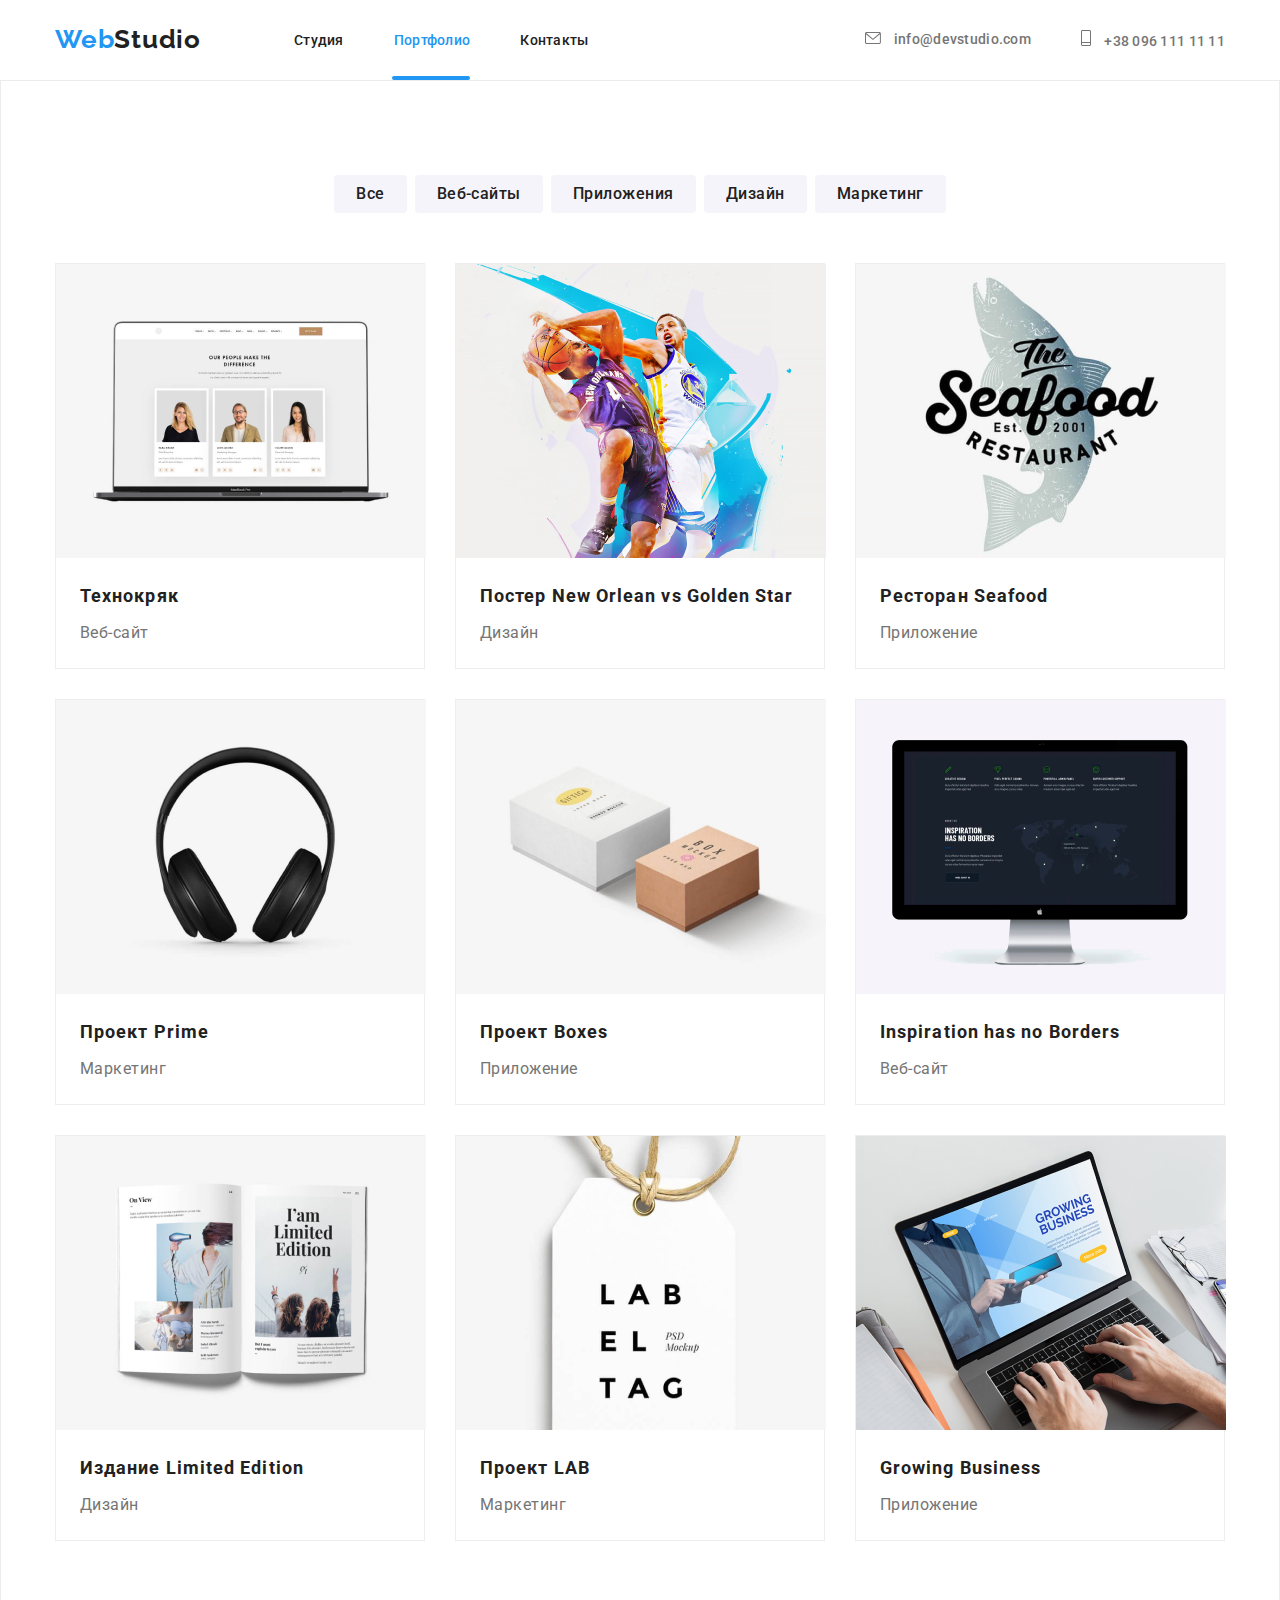
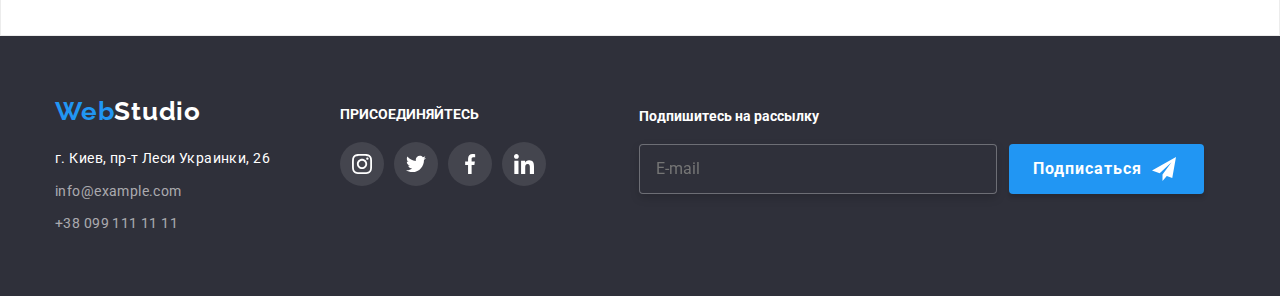
==== portfolio/index.html @ afb880a4 "1" ====
<!DOCTYPE html>
<html lang="ru">
<head>
    <meta charset="UTF-8">
    <meta http-equiv="X-UA-Compatible" content="IE=edge">
    <meta name="viewport" content="width=device-width, initial-scale=1.0">
    <title>Portfolio-6</title>
    <link rel="preconnect" href="https://fonts.googleapis.com">
    <link rel="preconnect" href="https://fonts.gstatic.com" crossorigin>
    <link href="https://fonts.googleapis.com/css2?family=Raleway:wght@700&family=Roboto:wght@400;500;700;900&display=swap"
        rel="stylesheet">
    <link rel="stylesheet" href="https://cdnjs.cloudflare.com/ajax/libs/modern-normalize/1.0.0/modern-normalize.min.css" />
    <link rel="stylesheet" href="./styles.css">
  
</head>

<body>
<body>
    <!--Шапка сайта-->
    <header class="header">
        <div class="header-conteiner">
    
    
            <a href="./main.html" class="logo"><span class="logo-blue">Web</span><span class="logo-black">Studio</span></a>
            <nav class="nav-main-cont">
                <ul class="nav-main">
                    <li class="link-header"><a href="../index.html" >Студия</a></li>
                    <li class="link-header"><a href="./portfolio/index.html" class="portfolio">Портфолио</a></li>
                    <li class="link-header"><a href="tel:+380961111111">Контакты</a></li>
                </ul>
            </nav>
    
            <div class="header-contacts-cont">
                <ul class="header-contacts">
                    <li class="header-contacts-li">
    
    
                        <a href="mailto:info@devstudio.com"> <svg class="svg-mail">
                                <use href="../img/new.svg#icon-mail"></use>
                            </svg>
                            info@devstudio.com</a>
    
                    </li>
                    <li class="header-contacts-li">
    
                        <a href="tel:+380961111111">
                            <svg class="svg-phone">
                                <use href="../img/new.svg#icon-phone"></use>
                            </svg>
                            +38 096 111 11 11</a>
                    </li>
                </ul></div>
                     </div>
           </header>
<!--Герой-->
    <main class="main">
        
        <Section class="maine-section-portfolio">
            <div class="main-conteiner">
            <ul class="list-of-buttons">
                <li class="button-li"><button class="button-hero"> Все</button></li>
                <li class="button-li"><button class="button-hero">  Веб-сайты</button></li>
                <li class="button-li"><button class="button-hero"> Приложения </button></li>
                <li class="button-li"><button class="button-hero">Дизайн</button></li>
                <li class="button-li"><button class="button-hero">Маркетинг</button></li>
            </ul>
        
        
        
            <ul class="maine-portfolio">
                <li class="li-maine-portfolio">
                    <a href="#"> 
                        <div class="box-card">
                        <img src="./JPG/img.jpg" alt="Сайт технокряк">
                        <div class="overlay-card">
                            <p class="card-text">Технокряк это современная площадка распространения коронавируса. Компании используют эту
                                платформу для цифрового
                                шпионажа и атак на защищённые сервера конкурентов.</p>
                        </div>
                    </div>
                        <div class="div-maine">
                            <h3 class="title-text-portfolio">Технокряк</h3>
                            <p class="link-list">Веб-сайт</p>
                        </div>
                    </a>
                </li>

            
                <li class="li-maine-portfolio">
                    <div class="box-card">
                    <a href="#"><img src="./JPG/img-2.jpg" alt="Дизайн">
                    <div class="overlay-card">
                        <p class="card-text">Технокряк это современная площадка распространения коронавируса. Компании используют эту
                            платформу для цифрового
                            шпионажа и атак на защищённые сервера конкурентов.</p>
                    </div>
                    </div>
                        <div class="div-maine">
                            <h3 class="title-text-portfolio">Постер New Orlean vs Golden Star</h3>
                            <p class="link-list">Дизайн</p>
                        </div>
                    </a>
                </li>
            
                <li class="li-maine-portfolio"><a href="#">
                    <div class="box-card">
                    <img src="./JPG/img-3.jpg" alt="Приложение">
                    <div class="overlay-card">
                        <p class="card-text">Технокряк это современная площадка распространения коронавируса. Компании используют эту
                            платформу для цифрового
                            шпионажа и атак на защищённые сервера конкурентов.</p>
                    </div>
                    </div>
                        <div class="div-maine">
                            <h3 class="title-text-portfolio">Ресторан Seafood</h3>
                            <p class="link-list">Приложение</p>
                        </div>
                    </a>
                </li>
            
                <li class="li-maine-portfolio"> <a href="#">
                    <div class="box-card">
                    <img src="./JPG/img-4.jpg" alt="Маркетинг">
                    <div class="overlay-card">
                        <p class="card-text">Технокряк это современная площадка распространения коронавируса. Компании используют эту
                            платформу для цифрового
                            шпионажа и атак на защищённые сервера конкурентов.</p>
                    </div>
                    </div>
                        <div class="div-maine">
                            <h3 class="title-text-portfolio">Проект Prime</h3>
                            <p class="link-list">Маркетинг</p>
                        </div>
                    </a>
                </li>
            
                <li class="li-maine-portfolio"> <a href="#">
                    <div class="box-card">
                    <img src="./JPG/img-5.jpg" alt="Приложение">
                    <div class="overlay-card">
                        <p class="card-text">Технокряк это современная площадка распространения коронавируса. Компании используют эту
                            платформу для цифрового
                            шпионажа и атак на защищённые сервера конкурентов.</p>
                    </div>
                    </div>
                        <div class="div-maine">
                            <h3 class="title-text-portfolio">Проект Boxes</h3>
                            <p class="link-list">Приложение</p>
                        </div>
                    </a>
                </li>
            
                <li class="li-maine-portfolio"><a href="#">
                    <div class="box-card">
                    <img src="./JPG/img-6.jpg" alt="Сайт">
                    <div class="overlay-card">
                        <p class="card-text">Технокряк это современная площадка распространения коронавируса. Компании используют эту
                            платформу для цифрового
                            шпионажа и атак на защищённые сервера конкурентов.</p>
                    </div>
                    </div>
                        <div class="div-maine">
                            <h3 class="title-text-portfolio">Inspiration has no Borders</h3>
                            <p class="link-list">Веб-сайт</p>
                        </div>
                    </a>
                </li>
            
                <li class="li-maine-portfolio"><a href="#">
                    <div class="box-card">
                    <img src="./JPG/img-7.jpg" alt="">
                    <div class="overlay-card">
                        <p class="card-text">Технокряк это современная площадка распространения коронавируса. Компании используют эту
                            платформу для цифрового
                            шпионажа и атак на защищённые сервера конкурентов.</p>
                    </div>
                    </div>
                        <div class="div-maine">
                            <h3 class="title-text-portfolio">Издание Limited Edition</h3>
                            <p class="link-list">Дизайн</p>
                        </div>
                    </a>
                </li>
            
                <li class="li-maine-portfolio">
                    
                    <a href="#">
                    <div class="box-card">
                        <img src="./JPG/img-13.jpg" alt="Маркетинг">
                    <div class="overlay-card">
                        <p class="card-text">Технокряк это современная площадка распространения коронавируса. Компании используют эту
                            платформу для цифрового
                            шпионажа и атак на защищённые сервера конкурентов.</p>
                    </div>
                    </div>
                    
                        <div class="div-maine">
                            <h3 class="title-text-portfolio">Проект LAB</h3>
                            <p class="link-list">Маркетинг</p>
                        </div>
                    </a>
                </li>
            
                <li class="li-maine-portfolio"><a href="#">
                    <div class="box-card">
                    <img src="./JPG/img-14.jpg" alt="Приложение">
                   <div class="overlay-card">
                  <p class="card-text">Технокряк это современная площадка распространения коронавируса. Компании используют эту
            платформу для цифрового
            шпионажа и атак на защищённые сервера конкурентов.</p>
                    </div>
                    </div>
                        
                    <div class="div-maine">
                            <h3 class="title-text-portfolio">Growing Business</h3>
                            <p class="link-list">Приложение</p>
                        </div>
                    </a>
                </li>
            </ul>
            </div>
          
            </Section>

    </main>
<!--Подвал-->
<footer class="footer">
    <div class="conteiner-footer">
        <div class="adress-footer">
            <a href="http://127.0.0.1:5500/main.html" class="logo-footer"><span class="logo-blue">Web</span><span
                    class="logo-White">Studio</span></a>
            <address class="address">
                <div class="footer-adress">
                    <p class="actual-address">г. Киев, пр-т Леси Украинки, 26</p>
                </div>
                <div class="footer-mail"><a href="mailto:info@example.com" class="contacts">info@example.com</a></div>
                <div class="footer-phone"> <a href="tel:+380991111111" class="contacts">+38 099 111 11 11</a></div>
            </address>
        </div>
        <div class="link-footer">
            <h3 class="heading-footer">ПРИСОЕДИНЯЙТЕСЬ</h3>
            <ul class="footer-ul">
                <li class="footer-li">
                    <a href="#" class="footer-link">
                        <svg class="footer-svg">
                            <use href="../img/new.svg#icon-instagram"></use>
                        </svg></a>

                </li>
                <li class="footer-li">
                    <a href="#" class="footer-link">

                        <svg class="footer-svg">
                            <use href="../img/new.svg#icon-twitter"></use>
                        </svg></a>
                </li>
                <li class="footer-li">
                    <a href="#" class="footer-link">
                        <svg class="footer-svg">
                            <use href="../img/new.svg#icon-facebook"></use>
                        </svg></a>
                </li>
                <li class="footer-li">
                    <a href="#" class="footer-link">
                        <svg class="footer-svg">
                            <use href="../img/new.svg#icon-linkedin"></use>
                        </svg></a>
                </li>
            </ul>
        </div>
                <div class="conteiner-footer-form">
                    <h3 class="heading-footer">Подпишитесь на рассылку</h3>
                    <form class="footer-form">
                        <label for="mail"></label>
                        <input class="footer-form-input" type="email" name="mail" id="mail" placeholder="E-mail" />
                        <button type="submit"><span class="span-button"> Подписаться </span>
                            <svg class="airplaine-svg">
                                <use href="../img/new.svg#icon-airplaine"></use>
                            </svg>
                        </button>
                
                    </form>
                
                </div>
        
    </div>
</footer>
</body>
</html>
---- portfolio/styles.css ----
:root {
  /* цвет текста */
  --primary-text-color: #757575;
  --title-text-color: #212121;
  --secondary-text-color: #ffffff;
  /* цвет фона */
  --primary-background: #e5e5e5;
  --sekondary-background: #2f303a;
}
*,
*::before,
*::after {
  box-sizing: border-box;
}
body {
  background: #ffffff;
  font-family: Roboto;
}
h1,
h2,
h3,
h4,
h5,
h6,
ul,
ol,
li,
p {
  margin: 0;
}
ul[class],
ol[class] {
  padding: 0;
}

img {
  display: block;
  max-width: 100%;
  height: auto;
}
/* header */
.header {
  background: #ffffff;
}
.header-conteiner {
  display: flex;
  align-items: center;
  width: 1200px;
  padding-left: 15px;
  padding-right: 15px;
  margin-top: 0px;
  margin-bottom: 0px;
  margin-left: auto;
  margin-right: auto;
}

.nav-main {
  display: flex;
}

.header-contacts {
  display: flex;
}
.header-contacts-cont {
  margin-left: auto;
}

/* Логотип */
.logo {
  font-family: Raleway;
  font-style: normal;
  font-weight: bold;
  font-size: 26px;
  line-height: 1.19;
  text-decoration: none;
  letter-spacing: 0.03em;
}

.header-conteiner .logo {
  padding-top: 24px;
  padding-bottom: 25px;
}
.logo-blue {
  color: #2196f3;
}
.logo-black {
  color: #212121;
}
/* Навигация */
.header ul {
  list-style: none;
}
.header li a {
  text-decoration: none;
  font-family: Roboto;
  font-style: normal;
  font-weight: 500;
  font-size: 14px;
  line-height: 1.14;
  letter-spacing: 0.02em;
  color: #212121;
  transition-property: color, transform;
  transition-duration: 250ms;
  transition-timing-function: cubic-bezier(0.4, 0, 0.2, 1);
}

.link-header + .link-header {
  margin-left: 50px;
}
.link-header {
  margin-left: 93px;
}
.link-header a {
  padding-top: 32px;
  padding-bottom: 32px;
}

.header-contacts {
  padding-top: 32px;
  padding-bottom: 32px;
}

.header-contacts-li + .header-contacts-li {
  margin-left: 50px;
}

.header-contacts :hover {
  color: #2196f3;
}
.header-contacts :focus {
  color: #2196f3;
}

.svg-mail {
  width: 16px;
  height: 12px;
  margin-right: 10px;
  fill: currentColor;
}

.svg-phone {
  width: 10px;
  height: 16px;
  margin-right: 10px;
  fill: currentColor;
}

.header-contacts li a {
  color: #757575;
}
.svg-phone :hover {
  fill: #2196f3;
}

.svg-phone :focus {
  fill: #2196f3;
}

.nav-main :hover {
  color: #2196f3;
}

.nav-main :focus {
  color: #2196f3;
}

.header .portfolio {
  color: #2196f3;
}
/* underline */
.portfolio {
  position: relative;
}
.portfolio::after {
  content: "";
  position: absolute;
  right: 0%;
  bottom: 0%;
  width: 78px;
  height: 4px;
  background: #2196f3;
  border-radius: 2px;
}

/* main section  */
.main {
  padding-top: 94px;
  padding-bottom: 94px;
  border: 1px solid #ececec;
}
.main-conteiner {
  width: 1200px;
  padding-left: 15px;
  padding-right: 15px;
  margin-left: auto;
  margin-right: auto;
}

/* кнопки */
.list-of-buttons {
  display: flex;
  justify-content: center;
  margin-bottom: 50px;
}

.button-li + .button-li {
  margin-left: 8px;
}
.button-hero {
  padding-top: 6px;
  padding-bottom: 6px;
  padding-left: 22px;
  padding-right: 22px;
  border-radius: 4px;
  border: 0px;
  background: #f5f4fa;
  transition-property: background-color, color, transform;
  transition-duration: 250ms;
  transition-timing-function: cubic-bezier(0.4, 0, 0.2, 1);
  font-family: Roboto;
  font-style: normal;
  font-weight: 500;
  font-size: 16px;
  line-height: 1.62;
  letter-spacing: 0.03em;
  color: #212121;
  cursor: pointer;
}

.maine-section-portfolio li {
  list-style: none;
}
.list-of-buttons button:hover {
  background: #2196f3;
}
.list-of-buttons button:focus {
  background: #2196f3;
}

.list-of-buttons .button-li :hover {
  color: #ffffff;
}
.list-of-buttons .button-li :focus {
  color: #ffffff;
}
.portfolio {
  color: #2196f3;
}

/* сетка */
.maine-portfolio {
  display: flex;
  flex-wrap: wrap;
  margin-bottom: -30px;
  margin-right: -30px;
}

.maine-portfolio {
  list-style: none;
}

.maine-portfolio a {
  text-decoration: none;
}
.li-maine-portfolio {
  display: block;
  width: 370px;
  background: #ffffff;
  border: 1px solid #eeeeee;
  margin-right: 30px;
  margin-bottom: 30px;
  flex-basis: calc(100% / 3 - 30px);
}
.maine-portfolio > li:hover {
  box-shadow: 0px 1px 1px rgba(0, 0, 0, 0.12), 0px 4px 4px rgba(0, 0, 0, 0.06),
    1px 4px 6px rgba(0, 0, 0, 0.16);
}

.title-text-portfolio {
  font-family: Roboto;
  font-style: normal;
  font-weight: bold;
  font-size: 18px;
  line-height: 2;
  letter-spacing: 0.06em;
  color: #212121;
  width: 322px;
  margin-bottom: 4px;
}
.link-list {
  font-family: Roboto;
  font-style: normal;
  font-weight: normal;
  font-size: 16px;
  line-height: 1.87;
  letter-spacing: 0.03em;
  color: #757575;
  width: 322px;
}
.div-maine {
  padding-top: 20px;
  padding-bottom: 20px;
  padding-left: 24px;
  padding-right: 24px;
}

/* выезжающая карточка */
.box-card {
  position: relative;
  width: 370px;
  height: 294px;
  overflow: hidden;
}
.box-card:hover .overlay-card {
  transform: translatey(-0);
}

.overlay-card {
  position: absolute;
  left: 0;
  top: 0;
  width: 100%;
  height: 100%;
  background: rgba(33, 150, 243, 0.9);
  transform: translatey(100%);
  transition: transform 250ms ease;
  padding: 63px 24px;
}

.card-text {
  font-family: Roboto;
  font-style: normal;
  font-weight: normal;
  font-size: 18px;
  line-height: 28px;
  letter-spacing: 0.03em;
  color: #ffffff;
}

/* подвал */
.footer {
  background: var(--sekondary-background);
}
.conteiner-footer {
  width: 1200px;
  padding-left: 15px;
  padding-right: 15px;
  margin-left: auto;
  margin-right: auto;
  display: flex;
}
.adress-footer {
  padding-top: 60px;
  padding-bottom: 60px;
}
.logo-footer {
  text-decoration: none;
  font-family: Raleway;
  font-style: normal;
  font-weight: bold;
  font-size: 26px;
  line-height: 31px;
  display: block;
  letter-spacing: 0.03em;
  margin-bottom: 20px;
}
.logo-White {
  color: #ffffff;
}
.address {
  font-family: Roboto;
  font-style: normal;
  font-weight: normal;
  font-size: 14px;
  line-height: 1.71;
  margin-bottom: 9px;
  letter-spacing: 0.03em;
  display: inline;
}

.actual-address {
  display: inline;
  color: #ffffff;

  margin-bottom: 9px;
}
.contacts {
  display: inline;
  text-decoration: none;
  color: rgba(255, 255, 255, 0.6);
}

.link-footer {
  margin-left: 70px;
  padding-top: 70px;
  padding-bottom: 97px;
}

.footer-ul {
  display: flex;
  list-style: none;
}
.heading-footer {
  font-family: Roboto;
  font-style: normal;
  font-weight: bold;
  font-size: 14px;
  line-height: 16px;
  color: #ffffff;
  margin-bottom: 20px;
}

.footer-link {
  display: flex;
  align-items: center;
  justify-content: center;
  width: 44px;
  height: 44px;

  border-radius: 50%;
  border: 0px;
  background: rgba(255, 255, 255, 0.1);
  color: #ffffff;
  transition-property: background-color, transform;
  transition-duration: 250ms;
  transition-timing-function: cubic-bezier(0.4, 0, 0.2, 1);
}
.footer-adress {
  margin-bottom: 9px;
}
.footer-mail {
  margin-bottom: 9px;
}

.footer-li + .footer-li {
  margin-left: 10px;
}
.footer-svg {
  width: 20px;
  height: 20px;
  fill: currentColor;
}
.footer-link:hover {
  background-color: #2196f3;
}
.footer-link:focus {
  background-color: #2196f3;
}
.conteiner-footer-form {
  margin-left: 93px;
  padding-top: 72px;
  padding-bottom: 94px;
}
.footer-form {
  display: flex;
}

.footer-form input {
  width: 358px;
  height: 50px;
  background: #2f303a;
  border: 1px solid rgba(255, 255, 255, 0.3);
  box-sizing: border-box;
  filter: drop-shadow(0px 4px 4px rgba(0, 0, 0, 0.15));
  border-radius: 4px;
  padding-left: 16px;
  padding-top: 15px;
  padding-bottom: 15px;
}
.footer-form-input ::placeholder {
  font-family: Roboto;
  font-style: normal;
  font-weight: normal;
  font-size: 16px;
  line-height: 20px;
  display: flex;
  align-items: center;
  letter-spacing: 0.03em;
  color: rgba(255, 255, 255, 0.6);
}
.footer-form button {
  display: flex;
  align-items: center;
  text-align: center;
  margin-left: 12px;
  padding-top: 10px;
  padding-bottom: 10px;
  padding-left: 24px;
  padding-right: 28px;

  align-items: center;
  background: #2196f3;
  box-shadow: 0px 4px 4px rgba(0, 0, 0, 0.15);
  border-radius: 4px;
  border: 0px;
}

.airplaine-svg {
  width: 24px;
  height: 24px;
}
.span-button {
  margin-right: 10px;
  font-family: Roboto;
  font-style: normal;
  font-weight: bold;
  font-size: 16px;
  line-height: 30px;
  letter-spacing: 0.06em;

  color: #ffffff;
}
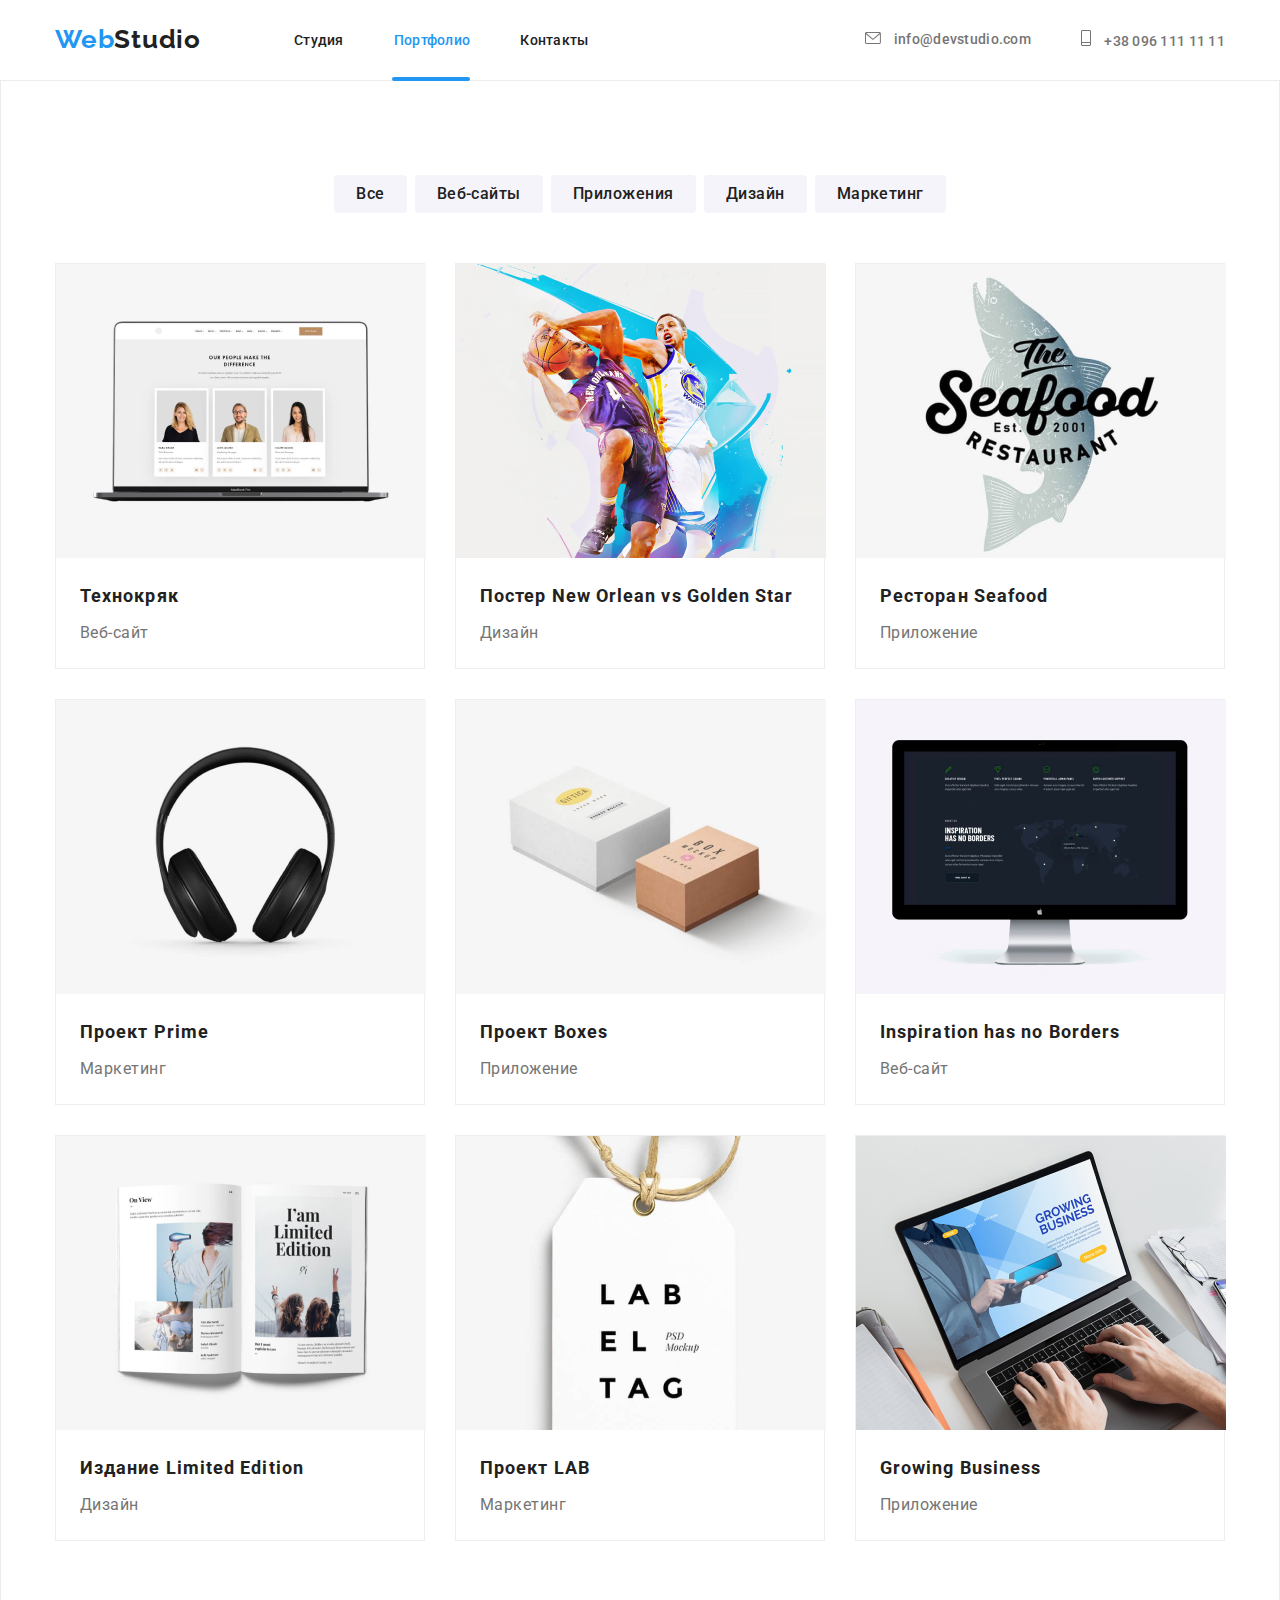
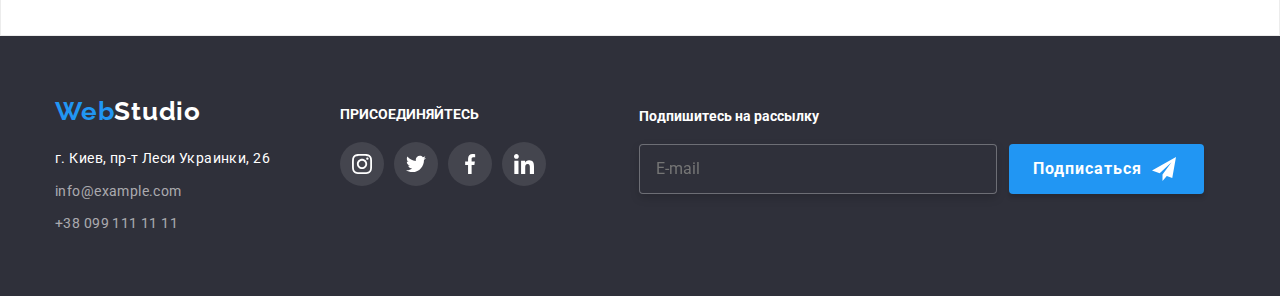
==== commit 027ee99b: "2" ====
--- a/portfolio/index.html
+++ b/portfolio/index.html
@@ -4,7 +4,7 @@
     <meta charset="UTF-8">
     <meta http-equiv="X-UA-Compatible" content="IE=edge">
     <meta name="viewport" content="width=device-width, initial-scale=1.0">
-    <title>Portfolio-6</title>
+    <title>Portfolio-7</title>
     <link rel="preconnect" href="https://fonts.googleapis.com">
     <link rel="preconnect" href="https://fonts.gstatic.com" crossorigin>
     <link href="https://fonts.googleapis.com/css2?family=Raleway:wght@700&family=Roboto:wght@400;500;700;900&display=swap"
@@ -16,42 +16,49 @@
 
 <body>
 <body>
-    <!--Шапка сайта-->
-    <header class="header">
-        <div class="header-conteiner">
-    
-    
-            <a href="./main.html" class="logo"><span class="logo-blue">Web</span><span class="logo-black">Studio</span></a>
-            <nav class="nav-main-cont">
-                <ul class="nav-main">
-                    <li class="link-header"><a href="../index.html" >Студия</a></li>
-                    <li class="link-header"><a href="./portfolio/index.html" class="portfolio">Портфолио</a></li>
-                    <li class="link-header"><a href="tel:+380961111111">Контакты</a></li>
-                </ul>
-            </nav>
-    
-            <div class="header-contacts-cont">
-                <ul class="header-contacts">
-                    <li class="header-contacts-li">
-    
-    
-                        <a href="mailto:info@devstudio.com"> <svg class="svg-mail">
-                                <use href="../img/new.svg#icon-mail"></use>
-                            </svg>
-                            info@devstudio.com</a>
-    
-                    </li>
-                    <li class="header-contacts-li">
-    
-                        <a href="tel:+380961111111">
-                            <svg class="svg-phone">
-                                <use href="../img/new.svg#icon-phone"></use>
-                            </svg>
-                            +38 096 111 11 11</a>
-                    </li>
-                </ul></div>
-                     </div>
-           </header>
+<!--Шапка сайта-->
+<header class="header">
+    <div class="header__conteiner">
+
+
+        <a href="./main.html" class="header__logo"><span class="logo-blue">Web</span><span
+                class="logo-black">Studio</span></a>
+        <nav class="nav">
+            <ul class="nav__list">
+
+                <li class="nav__item"><a class="nav__link" href="../index.html">Студия</a></li>
+                <li class="nav__item"><a class="nav__link" href="./portfolio/index.html"><span class="nav__portfolio">Портфолио</span></a></li>
+                <li class="nav__item"><a class="nav__link" href="tel:+380961111111">Контакты</a></li>
+            </ul>
+        </nav>
+
+        <div class="contacts">
+            <ul class="contacts__list">
+                <li class="contacts__item">
+
+
+                    <a class="contacts__link" href="mailto:info@devstudio.com"> <svg class="contacts__svg__mail">
+                            <use href="../img/new.svg#icon-mail"></use>
+                        </svg>
+                        info@devstudio.com</a>
+
+                </li>
+                <li class="contacts__item">
+
+                    <a class="contacts__link" href="tel:+380961111111">
+                        <svg class="contacts__svg__phone">
+                            <use href="../img/new.svg#icon-phone"></use>
+                        </svg>
+                        +38 096 111 11 11</a>
+                </li>
+            </ul>
+
+        </div>
+
+
+    </div>
+
+</header>
 <!--Герой-->
     <main class="main">
         
--- a/portfolio/styles.css
+++ b/portfolio/styles.css
@@ -42,7 +42,7 @@
 .header {
   background: #ffffff;
 }
-.header-conteiner {
+.header__conteiner {
   display: flex;
   align-items: center;
   width: 1200px;
@@ -54,19 +54,17 @@
   margin-right: auto;
 }
 
-.nav-main {
-  display: flex;
-}
-
-.header-contacts {
-  display: flex;
-}
-.header-contacts-cont {
+.nav__list,
+.contacts__list {
+  display: flex;
+}
+
+.contacts {
   margin-left: auto;
 }
 
 /* Логотип */
-.logo {
+.header__logo {
   font-family: Raleway;
   font-style: normal;
   font-weight: bold;
@@ -74,12 +72,10 @@
   line-height: 1.19;
   text-decoration: none;
   letter-spacing: 0.03em;
-}
-
-.header-conteiner .logo {
   padding-top: 24px;
   padding-bottom: 25px;
 }
+
 .logo-blue {
   color: #2196f3;
 }
@@ -87,10 +83,12 @@
   color: #212121;
 }
 /* Навигация */
-.header ul {
+.nav__list,
+.contacts__list {
   list-style: none;
 }
-.header li a {
+.nav__link,
+.contacts__link {
   text-decoration: none;
   font-family: Roboto;
   font-style: normal;
@@ -104,78 +102,70 @@
   transition-timing-function: cubic-bezier(0.4, 0, 0.2, 1);
 }
 
-.link-header + .link-header {
+.nav__item + .nav__item {
   margin-left: 50px;
 }
-.link-header {
+.nav__item {
   margin-left: 93px;
 }
-.link-header a {
+.nav__link {
   padding-top: 32px;
   padding-bottom: 32px;
 }
 
-.header-contacts {
+.contacts__list {
   padding-top: 32px;
   padding-bottom: 32px;
 }
 
-.header-contacts-li + .header-contacts-li {
+.contacts__item + .contacts__item {
   margin-left: 50px;
 }
 
-.header-contacts :hover {
-  color: #2196f3;
-}
-.header-contacts :focus {
-  color: #2196f3;
-}
-
-.svg-mail {
+.nav__link:hover {
+  color: #2196f3;
+}
+.nav__link:focus {
+  color: #2196f3;
+}
+
+.contacts__svg__mail {
   width: 16px;
   height: 12px;
   margin-right: 10px;
   fill: currentColor;
 }
 
-.svg-phone {
+.contacts__svg__phone {
   width: 10px;
   height: 16px;
   margin-right: 10px;
   fill: currentColor;
 }
 
-.header-contacts li a {
+.contacts__link {
   color: #757575;
 }
-.svg-phone :hover {
-  fill: #2196f3;
-}
-
-.svg-phone :focus {
-  fill: #2196f3;
-}
-
-.nav-main :hover {
-  color: #2196f3;
-}
-
-.nav-main :focus {
-  color: #2196f3;
-}
-
-.header .portfolio {
+
+.contacts__link:hover {
+  color: #2196f3;
+}
+.contacts__link:focus {
+  color: #2196f3;
+}
+
+.nav__portfolio {
   color: #2196f3;
 }
 /* underline */
-.portfolio {
+.nav__portfolio {
   position: relative;
 }
-.portfolio::after {
+.nav__portfolio::after {
   content: "";
   position: absolute;
   right: 0%;
-  bottom: 0%;
+  bottom: -33px;
   width: 78px;
   height: 4px;
   background: #2196f3;
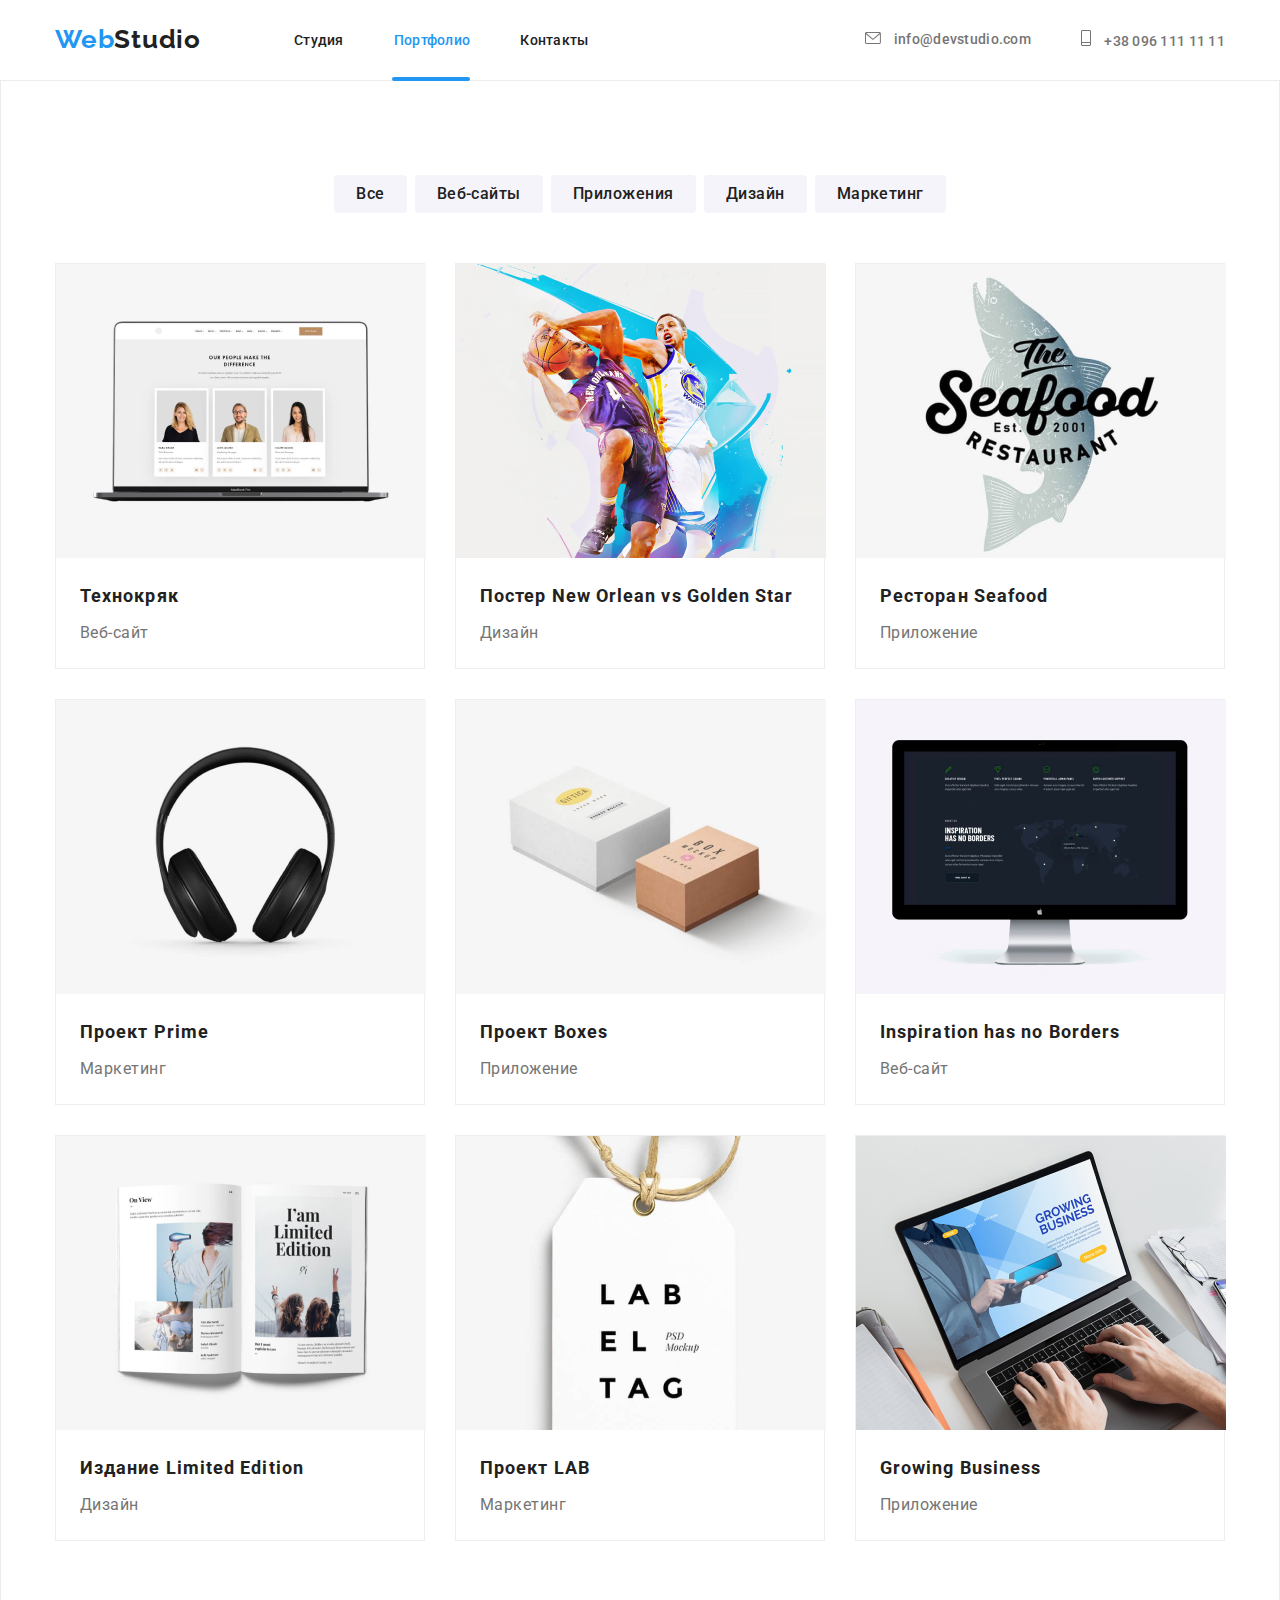
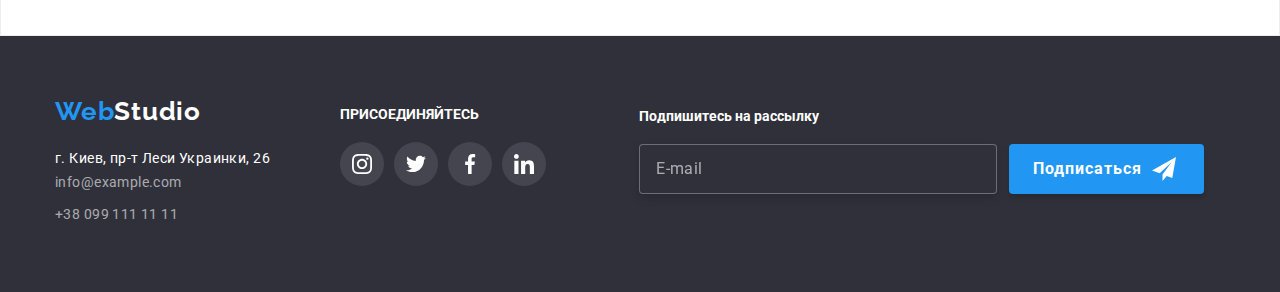
==== commit 749d775d: "3" ====
--- a/portfolio/index.html
+++ b/portfolio/index.html
@@ -21,8 +21,8 @@
     <div class="header__conteiner">
 
 
-        <a href="./main.html" class="header__logo"><span class="logo-blue">Web</span><span
-                class="logo-black">Studio</span></a>
+        <a href="./main.html" class="header__logo"><span class="logo__blue">Web</span><span
+                class="logo__black">Studio</span></a>
         <nav class="nav">
             <ul class="nav__list">
 
@@ -62,234 +62,244 @@
 <!--Герой-->
     <main class="main">
         
-        <Section class="maine-section-portfolio">
-            <div class="main-conteiner">
-            <ul class="list-of-buttons">
-                <li class="button-li"><button class="button-hero"> Все</button></li>
-                <li class="button-li"><button class="button-hero">  Веб-сайты</button></li>
-                <li class="button-li"><button class="button-hero"> Приложения </button></li>
-                <li class="button-li"><button class="button-hero">Дизайн</button></li>
-                <li class="button-li"><button class="button-hero">Маркетинг</button></li>
-            </ul>
-        
-        
-        
-            <ul class="maine-portfolio">
-                <li class="li-maine-portfolio">
-                    <a href="#"> 
-                        <div class="box-card">
-                        <img src="./JPG/img.jpg" alt="Сайт технокряк">
-                        <div class="overlay-card">
-                            <p class="card-text">Технокряк это современная площадка распространения коронавируса. Компании используют эту
+        
+    <div class="maine__conteiner">
+            <ul class="button__list">
+                <li class="button__list__item"><button class="main__button"> Все</button></li>
+                <li class="button__list__item"><button class="main__button">  Веб-сайты</button></li>
+                <li class="button__list__item"><button class="main__button"> Приложения </button></li>
+                <li class="button__list__item"><button class="main__button">Дизайн</button></li>
+                <li class="button__list__item"><button class="main__button">Маркетинг</button></li>
+            </ul>
+        
+        
+        
+            <ul class="maine__list">
+                
+                
+                <li class="maine__item">
+                    <a class="maine__item__link" href="#"> 
+                        <div class="box__card">
+                        <img  src="./JPG/img.jpg" alt="Сайт технокряк">
+                        <div class="overlay__card">
+                            <p class="overlay__card__text">Технокряк это современная площадка распространения коронавируса. Компании используют эту
                                 платформу для цифрового
                                 шпионажа и атак на защищённые сервера конкурентов.</p>
                         </div>
-                    </div>
-                        <div class="div-maine">
-                            <h3 class="title-text-portfolio">Технокряк</h3>
-                            <p class="link-list">Веб-сайт</p>
-                        </div>
-                    </a>
-                </li>
-
-            
-                <li class="li-maine-portfolio">
-                    <div class="box-card">
-                    <a href="#"><img src="./JPG/img-2.jpg" alt="Дизайн">
-                    <div class="overlay-card">
-                        <p class="card-text">Технокряк это современная площадка распространения коронавируса. Компании используют эту
-                            платформу для цифрового
-                            шпионажа и атак на защищённые сервера конкурентов.</p>
-                    </div>
-                    </div>
-                        <div class="div-maine">
-                            <h3 class="title-text-portfolio">Постер New Orlean vs Golden Star</h3>
-                            <p class="link-list">Дизайн</p>
-                        </div>
-                    </a>
-                </li>
-            
-                <li class="li-maine-portfolio"><a href="#">
-                    <div class="box-card">
+                        </div>
+                        <div class="text__card">
+                            <h3 class="text__card__title">Технокряк</h3>
+                            <p class="text__card__link">Веб-сайт</p>
+                        </div>
+                    </a>
+                </li>
+
+            
+                <li class="maine__item">
+                    <a class="maine__item__link" href="#">
+                        <div class="box__card">
+                        <img src="./JPG/img-2.jpg" alt="Дизайн">
+                    <div class="overlay__card">
+                        <p class="overlay__card__text">Технокряк это современная площадка распространения коронавируса. Компании используют эту
+                            платформу для цифрового
+                            шпионажа и атак на защищённые сервера конкурентов.</p>
+                    </div>
+                    </div>
+                        <div class="text__card">
+                            <h3 class="text__card__title">Постер New Orlean vs Golden Star</h3>
+                            <p class="text__card__link">Дизайн</p>
+                        </div>
+                    </a>
+                </li>
+            
+                <li class="maine__item">
+                    <a class="maine__item__link" href="#">
+                    <div class="box__card">
                     <img src="./JPG/img-3.jpg" alt="Приложение">
-                    <div class="overlay-card">
-                        <p class="card-text">Технокряк это современная площадка распространения коронавируса. Компании используют эту
-                            платформу для цифрового
-                            шпионажа и атак на защищённые сервера конкурентов.</p>
-                    </div>
-                    </div>
-                        <div class="div-maine">
-                            <h3 class="title-text-portfolio">Ресторан Seafood</h3>
-                            <p class="link-list">Приложение</p>
-                        </div>
-                    </a>
-                </li>
-            
-                <li class="li-maine-portfolio"> <a href="#">
-                    <div class="box-card">
+                    <div class="overlay__card">
+                        <p class="overlay__card__text">Технокряк это современная площадка распространения коронавируса. Компании используют эту
+                            платформу для цифрового
+                            шпионажа и атак на защищённые сервера конкурентов.</p>
+                    </div>
+                    </div>
+                        <div class="text__card">
+                            <h3 class="text__card__title">Ресторан Seafood</h3>
+                            <p class="text__card__link">Приложение</p>
+                        </div>
+                    </a>
+                </li>
+            
+                <li class="maine__item">
+                     <a class="maine__item__link" href="#">
+                    <div class="box__card">
                     <img src="./JPG/img-4.jpg" alt="Маркетинг">
-                    <div class="overlay-card">
-                        <p class="card-text">Технокряк это современная площадка распространения коронавируса. Компании используют эту
-                            платформу для цифрового
-                            шпионажа и атак на защищённые сервера конкурентов.</p>
-                    </div>
-                    </div>
-                        <div class="div-maine">
-                            <h3 class="title-text-portfolio">Проект Prime</h3>
-                            <p class="link-list">Маркетинг</p>
-                        </div>
-                    </a>
-                </li>
-            
-                <li class="li-maine-portfolio"> <a href="#">
-                    <div class="box-card">
+                    <div class="overlay__card">
+                        <p class="overlay__card__text">Технокряк это современная площадка распространения коронавируса. Компании используют эту
+                            платформу для цифрового
+                            шпионажа и атак на защищённые сервера конкурентов.</p>
+                    </div>
+                    </div>
+                        <div class="text__card">
+                            <h3 class="text__card__title">Проект Prime</h3>
+                            <p class="text__card__link">Маркетинг</p>
+                        </div>
+                    </a>
+                </li>
+            
+                <li class="maine__item">
+                     <a class="maine__item__link" href="#">
+                    <div class="box__card">
                     <img src="./JPG/img-5.jpg" alt="Приложение">
-                    <div class="overlay-card">
-                        <p class="card-text">Технокряк это современная площадка распространения коронавируса. Компании используют эту
-                            платформу для цифрового
-                            шпионажа и атак на защищённые сервера конкурентов.</p>
-                    </div>
-                    </div>
-                        <div class="div-maine">
-                            <h3 class="title-text-portfolio">Проект Boxes</h3>
-                            <p class="link-list">Приложение</p>
-                        </div>
-                    </a>
-                </li>
-            
-                <li class="li-maine-portfolio"><a href="#">
-                    <div class="box-card">
+                    <div class="overlay__card">
+                        <p class="overlay__card__text">Технокряк это современная площадка распространения коронавируса. Компании используют эту
+                            платформу для цифрового
+                            шпионажа и атак на защищённые сервера конкурентов.</p>
+                    </div>
+                    </div>
+                        <div class="text__card">
+                            <h3 class="text__card__title">Проект Boxes</h3>
+                            <p class="text__card__link">Приложение</p>
+                        </div>
+                    </a>
+                </li>
+            
+                <li class="maine__item">
+                    <a class="maine__item__link" href="#">
+                    <div class="box__card">
                     <img src="./JPG/img-6.jpg" alt="Сайт">
-                    <div class="overlay-card">
-                        <p class="card-text">Технокряк это современная площадка распространения коронавируса. Компании используют эту
-                            платформу для цифрового
-                            шпионажа и атак на защищённые сервера конкурентов.</p>
-                    </div>
-                    </div>
-                        <div class="div-maine">
-                            <h3 class="title-text-portfolio">Inspiration has no Borders</h3>
-                            <p class="link-list">Веб-сайт</p>
-                        </div>
-                    </a>
-                </li>
-            
-                <li class="li-maine-portfolio"><a href="#">
-                    <div class="box-card">
+                    <div class="overlay__card">
+                        <p class="overlay__card__text">Технокряк это современная площадка распространения коронавируса. Компании используют эту
+                            платформу для цифрового
+                            шпионажа и атак на защищённые сервера конкурентов.</p>
+                    </div>
+                    </div>
+                        <div class="text__card">
+                            <h3 class="text__card__title">Inspiration has no Borders</h3>
+                            <p class="text__card__link">Веб-сайт</p>
+                        </div>
+                    </a>
+                </li>
+            
+                <li class="maine__item">
+                    <a class="maine__item__link" href="#">
+                    <div class="box__card">
                     <img src="./JPG/img-7.jpg" alt="">
-                    <div class="overlay-card">
-                        <p class="card-text">Технокряк это современная площадка распространения коронавируса. Компании используют эту
-                            платформу для цифрового
-                            шпионажа и атак на защищённые сервера конкурентов.</p>
-                    </div>
-                    </div>
-                        <div class="div-maine">
-                            <h3 class="title-text-portfolio">Издание Limited Edition</h3>
-                            <p class="link-list">Дизайн</p>
-                        </div>
-                    </a>
-                </li>
-            
-                <li class="li-maine-portfolio">
+                    <div class="overlay__card">
+                        <p class="overlay__card__text">Технокряк это современная площадка распространения коронавируса. Компании используют эту
+                            платформу для цифрового
+                            шпионажа и атак на защищённые сервера конкурентов.</p>
+                    </div>
+                    </div>
+                        <div class="text__card">
+                            <h3 class="text__card__title">Издание Limited Edition</h3>
+                            <p class="text__card__link">Дизайн</p>
+                        </div>
+                    </a>
+                </li>
+            
+                <li class="maine__item">
+                    <a class="maine__item__link" href="#">
+                    <div class="box__card">
+                        <img src="./JPG/img-13.jpg" alt="Маркетинг">
+                    <div class="overlay__card">
+                        <p class="overlay__card__text">Технокряк это современная площадка распространения коронавируса. Компании используют эту
+                            платформу для цифрового
+                            шпионажа и атак на защищённые сервера конкурентов.</p>
+                    </div>
+                    </div>
                     
-                    <a href="#">
-                    <div class="box-card">
-                        <img src="./JPG/img-13.jpg" alt="Маркетинг">
-                    <div class="overlay-card">
-                        <p class="card-text">Технокряк это современная площадка распространения коронавируса. Компании используют эту
-                            платформу для цифрового
-                            шпионажа и атак на защищённые сервера конкурентов.</p>
-                    </div>
-                    </div>
-                    
-                        <div class="div-maine">
-                            <h3 class="title-text-portfolio">Проект LAB</h3>
-                            <p class="link-list">Маркетинг</p>
-                        </div>
-                    </a>
-                </li>
-            
-                <li class="li-maine-portfolio"><a href="#">
-                    <div class="box-card">
+                        <div class="text__card">
+                            <h3 class="text__card__title">Проект LAB</h3>
+                            <p class="text__card__link">Маркетинг</p>
+                        </div>
+                    </a>
+                </li>
+            
+                <li class="maine__item">
+                    <a class="maine__item__link" href="#">
+                    <div class="box__card">
                     <img src="./JPG/img-14.jpg" alt="Приложение">
-                   <div class="overlay-card">
-                  <p class="card-text">Технокряк это современная площадка распространения коронавируса. Компании используют эту
+                   <div class="overlay__card">
+                  <p class="overlay__card__text">Технокряк это современная площадка распространения коронавируса. Компании используют эту
             платформу для цифрового
             шпионажа и атак на защищённые сервера конкурентов.</p>
                     </div>
                     </div>
                         
-                    <div class="div-maine">
-                            <h3 class="title-text-portfolio">Growing Business</h3>
-                            <p class="link-list">Приложение</p>
-                        </div>
-                    </a>
-                </li>
-            </ul>
-            </div>
+                    <div class="text__card">
+                            <h3 class="text__card__title">Growing Business</h3>
+                            <p class="text__card__link">Приложение</p>
+                        </div>
+                    </a>
+                </li>
+            </ul>
+    </div>
           
-            </Section>
+           
 
     </main>
 <!--Подвал-->
 <footer class="footer">
-    <div class="conteiner-footer">
-        <div class="adress-footer">
-            <a href="http://127.0.0.1:5500/main.html" class="logo-footer"><span class="logo-blue">Web</span><span
-                    class="logo-White">Studio</span></a>
-            <address class="address">
-                <div class="footer-adress">
-                    <p class="actual-address">г. Киев, пр-т Леси Украинки, 26</p>
+    <div class="footer__conteiner">
+        <div class="footer__box">
+            <a href="http://127.0.0.1:5500/main.html" class="footer__box__logo"><span class="logo__blue">Web</span><span
+                    class="logo__White">Studio</span></a>
+            <address class="footer__box__address">
+                <div class="footer__box__cont">
+                    <p class="footer__box__actual">г. Киев, пр-т Леси Украинки, 26</p>
                 </div>
-                <div class="footer-mail"><a href="mailto:info@example.com" class="contacts">info@example.com</a></div>
-                <div class="footer-phone"> <a href="tel:+380991111111" class="contacts">+38 099 111 11 11</a></div>
+                <div class="footer__box__mail"><a href="mailto:info@example.com"
+                        class="footer__box__link">info@example.com</a></div>
+                <div class="footer__box__phone"> <a href="tel:+380991111111" class="footer__box__link">+38 099 111 11
+                        11</a></div>
             </address>
         </div>
-        <div class="link-footer">
-            <h3 class="heading-footer">ПРИСОЕДИНЯЙТЕСЬ</h3>
-            <ul class="footer-ul">
-                <li class="footer-li">
-                    <a href="#" class="footer-link">
-                        <svg class="footer-svg">
+        <div class="social">
+            <h3 class="social__title">ПРИСОЕДИНЯЙТЕСЬ</h3>
+            <ul class="social__list">
+                <li class="social__item">
+                    <a href="#" class="social__link">
+                        <svg class="social__svg">
                             <use href="../img/new.svg#icon-instagram"></use>
                         </svg></a>
 
                 </li>
-                <li class="footer-li">
-                    <a href="#" class="footer-link">
-
-                        <svg class="footer-svg">
+                <li class="social__item">
+                    <a href="#" class="social__link">
+
+                        <svg class="social__svg">
                             <use href="../img/new.svg#icon-twitter"></use>
                         </svg></a>
                 </li>
-                <li class="footer-li">
-                    <a href="#" class="footer-link">
-                        <svg class="footer-svg">
+                <li class="social__item">
+                    <a href="#" class="social__link">
+                        <svg class="social__svg">
                             <use href="../img/new.svg#icon-facebook"></use>
                         </svg></a>
                 </li>
-                <li class="footer-li">
-                    <a href="#" class="footer-link">
-                        <svg class="footer-svg">
+                <li class="social__item">
+                    <a href="#" class="social__link">
+                        <svg class="social__svg">
                             <use href="../img/new.svg#icon-linkedin"></use>
                         </svg></a>
                 </li>
             </ul>
         </div>
-                <div class="conteiner-footer-form">
-                    <h3 class="heading-footer">Подпишитесь на рассылку</h3>
-                    <form class="footer-form">
-                        <label for="mail"></label>
-                        <input class="footer-form-input" type="email" name="mail" id="mail" placeholder="E-mail" />
-                        <button type="submit"><span class="span-button"> Подписаться </span>
-                            <svg class="airplaine-svg">
-                                <use href="../img/new.svg#icon-airplaine"></use>
-                            </svg>
-                        </button>
-                
-                    </form>
-                
-                </div>
-        
+        <div class="subscription">
+            <h3 class="subscription__heading">Подпишитесь на рассылку</h3>
+            <form class="subscription__form">
+                <label for="e-mail"></label>
+                <input class="subscription__input" type="email" name="mail" id="e-mail" placeholder="E-mail" />
+                <button class="subscription__button" type="submit"><span class="subscription__button__text"> Подписаться
+                    </span>
+                    <svg class="subscription__airplaine">
+                        <use href="../img/new.svg#icon-airplaine"></use>
+                    </svg>
+                </button>
+
+            </form>
+
+        </div>
     </div>
 </footer>
 </body>
--- a/portfolio/styles.css
+++ b/portfolio/styles.css
@@ -76,10 +76,10 @@
   padding-bottom: 25px;
 }
 
-.logo-blue {
-  color: #2196f3;
-}
-.logo-black {
+.logo__blue {
+  color: #2196f3;
+}
+.logo__black {
   color: #212121;
 }
 /* Навигация */
@@ -178,7 +178,7 @@
   padding-bottom: 94px;
   border: 1px solid #ececec;
 }
-.main-conteiner {
+.maine__conteiner {
   width: 1200px;
   padding-left: 15px;
   padding-right: 15px;
@@ -187,16 +187,16 @@
 }
 
 /* кнопки */
-.list-of-buttons {
+.button__list {
   display: flex;
   justify-content: center;
   margin-bottom: 50px;
 }
 
-.button-li + .button-li {
+.button__list__item + .button__list__item {
   margin-left: 8px;
 }
-.button-hero {
+.main__button {
   padding-top: 6px;
   padding-bottom: 6px;
   padding-left: 22px;
@@ -217,42 +217,28 @@
   cursor: pointer;
 }
 
-.maine-section-portfolio li {
+.button__list__item,
+.maine__item {
   list-style: none;
 }
-.list-of-buttons button:hover {
+.main__button:hover,
+.main__button:focus {
   background: #2196f3;
-}
-.list-of-buttons button:focus {
-  background: #2196f3;
-}
-
-.list-of-buttons .button-li :hover {
-  color: #ffffff;
-}
-.list-of-buttons .button-li :focus {
-  color: #ffffff;
-}
-.portfolio {
-  color: #2196f3;
+  color: #ffffff;
 }
 
 /* сетка */
-.maine-portfolio {
+.maine__list {
   display: flex;
   flex-wrap: wrap;
   margin-bottom: -30px;
   margin-right: -30px;
 }
 
-.maine-portfolio {
-  list-style: none;
-}
-
-.maine-portfolio a {
+.maine__item__link {
   text-decoration: none;
 }
-.li-maine-portfolio {
+.maine__item {
   display: block;
   width: 370px;
   background: #ffffff;
@@ -261,12 +247,12 @@
   margin-bottom: 30px;
   flex-basis: calc(100% / 3 - 30px);
 }
-.maine-portfolio > li:hover {
+.maine__item:hover {
   box-shadow: 0px 1px 1px rgba(0, 0, 0, 0.12), 0px 4px 4px rgba(0, 0, 0, 0.06),
     1px 4px 6px rgba(0, 0, 0, 0.16);
 }
 
-.title-text-portfolio {
+.text__card__title {
   font-family: Roboto;
   font-style: normal;
   font-weight: bold;
@@ -277,7 +263,7 @@
   width: 322px;
   margin-bottom: 4px;
 }
-.link-list {
+.text__card__link {
   font-family: Roboto;
   font-style: normal;
   font-weight: normal;
@@ -287,7 +273,8 @@
   color: #757575;
   width: 322px;
 }
-.div-maine {
+.text__card {
+  width: 370px;
   padding-top: 20px;
   padding-bottom: 20px;
   padding-left: 24px;
@@ -295,17 +282,17 @@
 }
 
 /* выезжающая карточка */
-.box-card {
+.box__card {
   position: relative;
   width: 370px;
   height: 294px;
   overflow: hidden;
 }
-.box-card:hover .overlay-card {
+.box__card:hover .overlay__card {
   transform: translatey(-0);
 }
 
-.overlay-card {
+.overlay__card {
   position: absolute;
   left: 0;
   top: 0;
@@ -317,7 +304,7 @@
   padding: 63px 24px;
 }
 
-.card-text {
+.overlay__card__text {
   font-family: Roboto;
   font-style: normal;
   font-weight: normal;
@@ -331,7 +318,7 @@
 .footer {
   background: var(--sekondary-background);
 }
-.conteiner-footer {
+.footer__conteiner {
   width: 1200px;
   padding-left: 15px;
   padding-right: 15px;
@@ -339,11 +326,11 @@
   margin-right: auto;
   display: flex;
 }
-.adress-footer {
+.footer__box {
   padding-top: 60px;
   padding-bottom: 60px;
 }
-.logo-footer {
+.footer__box__logo {
   text-decoration: none;
   font-family: Raleway;
   font-style: normal;
@@ -354,10 +341,10 @@
   letter-spacing: 0.03em;
   margin-bottom: 20px;
 }
-.logo-White {
-  color: #ffffff;
-}
-.address {
+.logo__White {
+  color: #ffffff;
+}
+.footer__box__address {
   font-family: Roboto;
   font-style: normal;
   font-weight: normal;
@@ -368,29 +355,30 @@
   display: inline;
 }
 
-.actual-address {
+.footer__box__actual {
   display: inline;
   color: #ffffff;
 
   margin-bottom: 9px;
 }
-.contacts {
+.footer__box__link {
   display: inline;
   text-decoration: none;
   color: rgba(255, 255, 255, 0.6);
 }
 
-.link-footer {
+.social {
   margin-left: 70px;
   padding-top: 70px;
   padding-bottom: 97px;
-}
-
-.footer-ul {
+  margin-bottom: 9px;
+}
+
+.social__list {
   display: flex;
   list-style: none;
 }
-.heading-footer {
+.social__title {
   font-family: Roboto;
   font-style: normal;
   font-weight: bold;
@@ -400,7 +388,7 @@
   margin-bottom: 20px;
 }
 
-.footer-link {
+.social__link {
   display: flex;
   align-items: center;
   justify-content: center;
@@ -415,37 +403,43 @@
   transition-duration: 250ms;
   transition-timing-function: cubic-bezier(0.4, 0, 0.2, 1);
 }
-.footer-adress {
+
+.footer__box__mail {
   margin-bottom: 9px;
 }
-.footer-mail {
-  margin-bottom: 9px;
-}
-
-.footer-li + .footer-li {
+
+.social__item + .social__item {
   margin-left: 10px;
 }
-.footer-svg {
+.social__svg {
   width: 20px;
   height: 20px;
   fill: currentColor;
 }
-.footer-link:hover {
+.social__link:hover,
+.social__link:focus {
   background-color: #2196f3;
 }
-.footer-link:focus {
-  background-color: #2196f3;
-}
-.conteiner-footer-form {
+
+.subscription {
   margin-left: 93px;
   padding-top: 72px;
   padding-bottom: 94px;
 }
-.footer-form {
-  display: flex;
-}
-
-.footer-form input {
+.subscription__form {
+  display: flex;
+}
+.subscription__heading {
+  font-family: Roboto;
+  font-style: normal;
+  font-weight: bold;
+  font-size: 14px;
+  line-height: 16px;
+  color: #ffffff;
+  margin-bottom: 20px;
+}
+
+.subscription__input {
   width: 358px;
   height: 50px;
   background: #2f303a;
@@ -457,7 +451,7 @@
   padding-top: 15px;
   padding-bottom: 15px;
 }
-.footer-form-input ::placeholder {
+.subscription__input::placeholder {
   font-family: Roboto;
   font-style: normal;
   font-weight: normal;
@@ -468,7 +462,8 @@
   letter-spacing: 0.03em;
   color: rgba(255, 255, 255, 0.6);
 }
-.footer-form button {
+
+.subscription__button {
   display: flex;
   align-items: center;
   text-align: center;
@@ -477,7 +472,6 @@
   padding-bottom: 10px;
   padding-left: 24px;
   padding-right: 28px;
-
   align-items: center;
   background: #2196f3;
   box-shadow: 0px 4px 4px rgba(0, 0, 0, 0.15);
@@ -485,11 +479,11 @@
   border: 0px;
 }
 
-.airplaine-svg {
+.subscription__airplaine {
   width: 24px;
   height: 24px;
 }
-.span-button {
+.subscription__button__text {
   margin-right: 10px;
   font-family: Roboto;
   font-style: normal;
@@ -497,6 +491,5 @@
   font-size: 16px;
   line-height: 30px;
   letter-spacing: 0.06em;
-
-  color: #ffffff;
-}
+  color: #ffffff;
+}
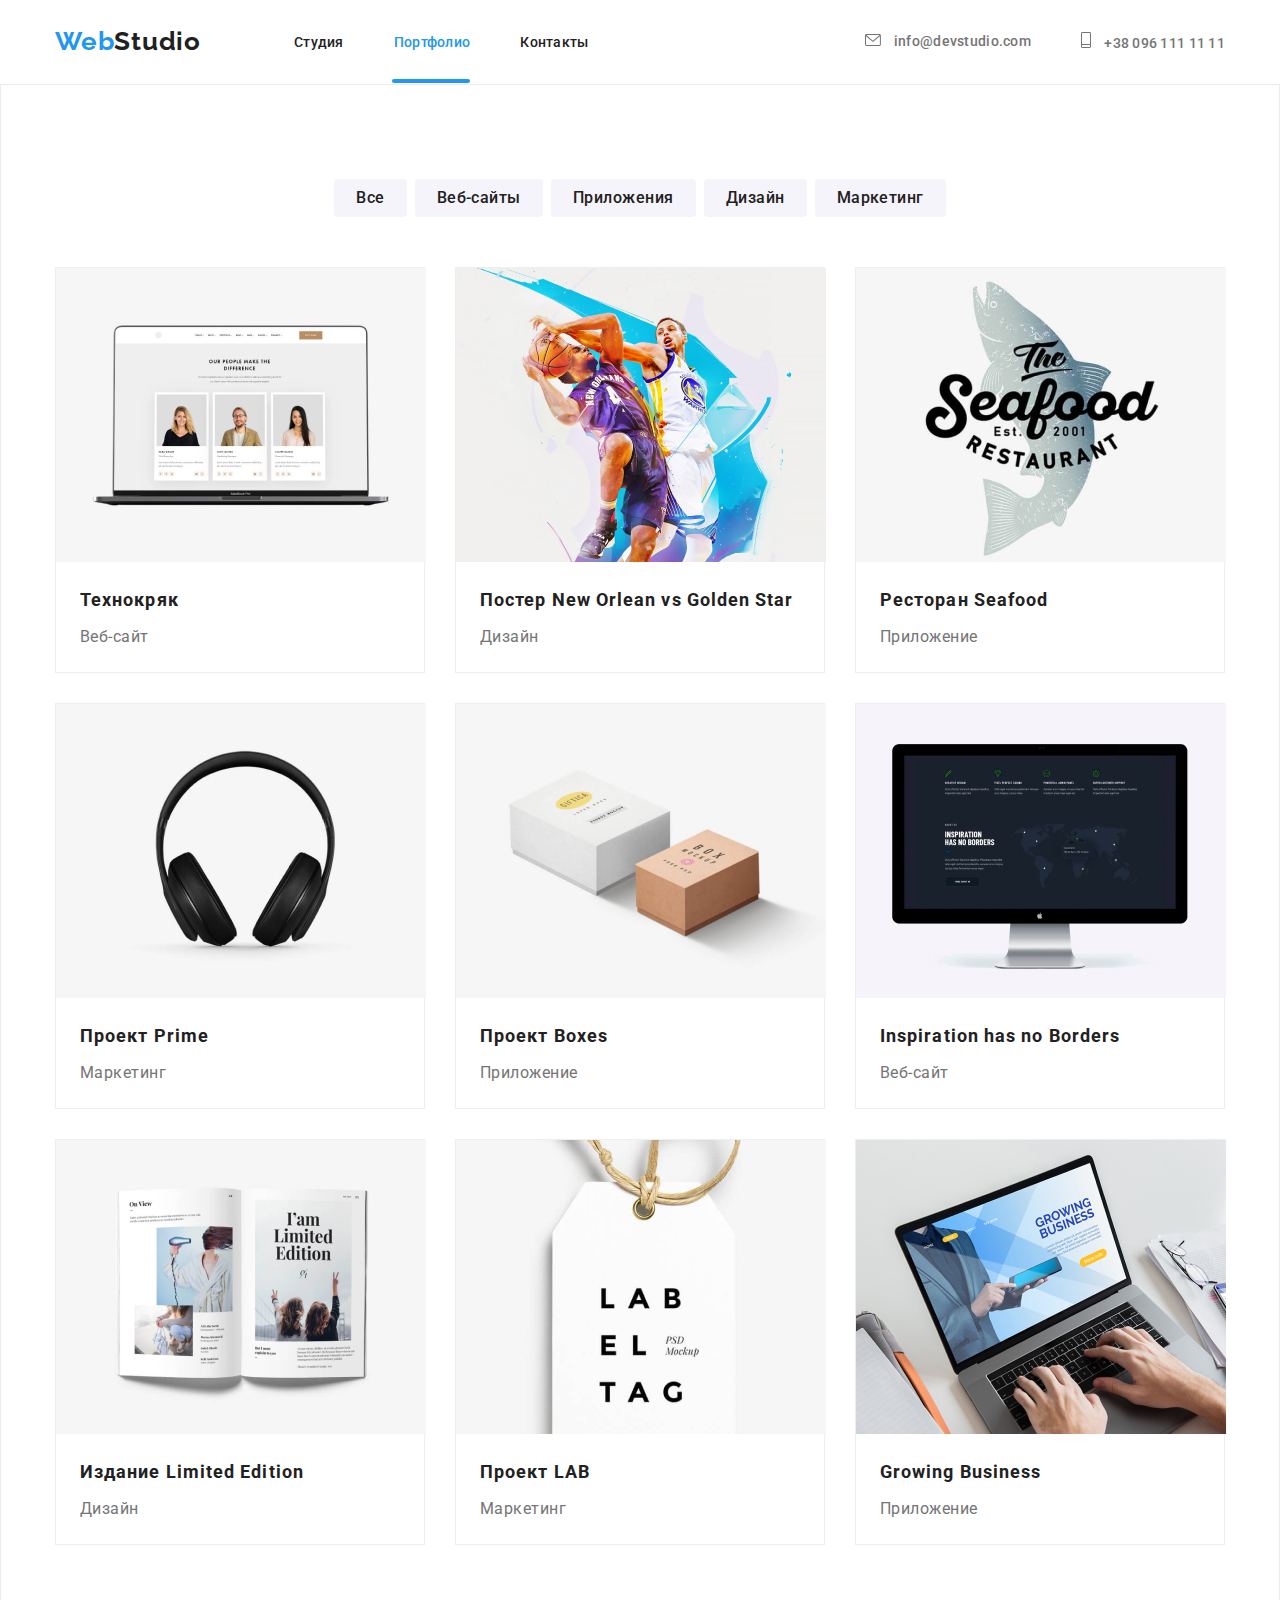
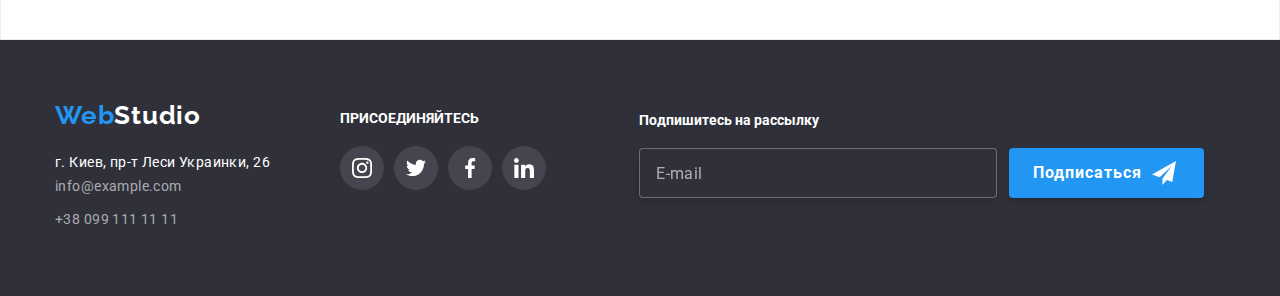
==== commit 6fdef471: "7" ====
--- a/portfolio/index.html
+++ b/portfolio/index.html
@@ -10,7 +10,7 @@
     <link href="https://fonts.googleapis.com/css2?family=Raleway:wght@700&family=Roboto:wght@400;500;700;900&display=swap"
         rel="stylesheet">
     <link rel="stylesheet" href="https://cdnjs.cloudflare.com/ajax/libs/modern-normalize/1.0.0/modern-normalize.min.css" />
-    <link rel="stylesheet" href="./styles.css">
+    <link rel="stylesheet" href="../css/portfolio.min.css">
   
 </head>
 
@@ -18,11 +18,11 @@
 <body>
 <!--Шапка сайта-->
 <header class="header">
-    <div class="header__conteiner">
-
-
-        <a href="./main.html" class="header__logo"><span class="logo__blue">Web</span><span
-                class="logo__black">Studio</span></a>
+    <div class="header-conteiner">
+
+
+        <a href="./main.html" class="header-logo"><span class="logo-blue">Web</span><span
+                class="logo-black">Studio</span></a>
         <nav class="nav">
             <ul class="nav__list">
 
@@ -37,7 +37,7 @@
                 <li class="contacts__item">
 
 
-                    <a class="contacts__link" href="mailto:info@devstudio.com"> <svg class="contacts__svg__mail">
+                    <a class="contacts__link" href="mailto:info@devstudio.com"> <svg class="contacts__svg-mail">
                             <use href="../img/new.svg#icon-mail"></use>
                         </svg>
                         info@devstudio.com</a>
@@ -46,7 +46,7 @@
                 <li class="contacts__item">
 
                     <a class="contacts__link" href="tel:+380961111111">
-                        <svg class="contacts__svg__phone">
+                        <svg class="contacts__svg-phone">
                             <use href="../img/new.svg#icon-phone"></use>
                         </svg>
                         +38 096 111 11 11</a>
@@ -63,172 +63,172 @@
     <main class="main">
         
         
-    <div class="maine__conteiner">
-            <ul class="button__list">
-                <li class="button__list__item"><button class="main__button"> Все</button></li>
-                <li class="button__list__item"><button class="main__button">  Веб-сайты</button></li>
-                <li class="button__list__item"><button class="main__button"> Приложения </button></li>
-                <li class="button__list__item"><button class="main__button">Дизайн</button></li>
-                <li class="button__list__item"><button class="main__button">Маркетинг</button></li>
-            </ul>
-        
-        
-        
-            <ul class="maine__list">
+    <div class="maine-conteiner">
+            <ul class="button-list">
+                <li class="button-list__item"><button class="main__button"> Все</button></li>
+                <li class="button-list__item"><button class="main__button">  Веб-сайты</button></li>
+                <li class="button-list__item"><button class="main__button"> Приложения </button></li>
+                <li class="button-list__item"><button class="main__button">Дизайн</button></li>
+                <li class="button-list__item"><button class="main__button">Маркетинг</button></li>
+            </ul>
+        
+        
+        
+            <ul class="maine-list">
                 
                 
                 <li class="maine__item">
-                    <a class="maine__item__link" href="#"> 
-                        <div class="box__card">
+                    <a class="maine__link" href="#"> 
+                        <div class="box-card">
                         <img  src="./JPG/img.jpg" alt="Сайт технокряк">
-                        <div class="overlay__card">
-                            <p class="overlay__card__text">Технокряк это современная площадка распространения коронавируса. Компании используют эту
+                        <div class="overlay-card">
+                            <p class="overlay-card__text">Технокряк это современная площадка распространения коронавируса. Компании используют эту
                                 платформу для цифрового
                                 шпионажа и атак на защищённые сервера конкурентов.</p>
                         </div>
                         </div>
-                        <div class="text__card">
-                            <h3 class="text__card__title">Технокряк</h3>
-                            <p class="text__card__link">Веб-сайт</p>
-                        </div>
-                    </a>
-                </li>
-
-            
-                <li class="maine__item">
-                    <a class="maine__item__link" href="#">
-                        <div class="box__card">
+                        <div class="text-card">
+                            <h3 class="text-card__title">Технокряк</h3>
+                            <p class="text-card__link">Веб-сайт</p>
+                        </div>
+                    </a>
+                </li>
+
+            
+                <li class="maine__item">
+                    <a class="maine__link" href="#">
+                        <div class="box-card">
                         <img src="./JPG/img-2.jpg" alt="Дизайн">
-                    <div class="overlay__card">
-                        <p class="overlay__card__text">Технокряк это современная площадка распространения коронавируса. Компании используют эту
-                            платформу для цифрового
-                            шпионажа и атак на защищённые сервера конкурентов.</p>
-                    </div>
-                    </div>
-                        <div class="text__card">
-                            <h3 class="text__card__title">Постер New Orlean vs Golden Star</h3>
-                            <p class="text__card__link">Дизайн</p>
-                        </div>
-                    </a>
-                </li>
-            
-                <li class="maine__item">
-                    <a class="maine__item__link" href="#">
-                    <div class="box__card">
+                    <div class="overlay-card">
+                        <p class="overlay-card__text">Технокряк это современная площадка распространения коронавируса. Компании используют эту
+                            платформу для цифрового
+                            шпионажа и атак на защищённые сервера конкурентов.</p>
+                    </div>
+                    </div>
+                        <div class="text-card">
+                            <h3 class="text-card__title">Постер New Orlean vs Golden Star</h3>
+                            <p class="text-card__link">Дизайн</p>
+                        </div>
+                    </a>
+                </li>
+            
+                <li class="maine__item">
+                    <a class="maine__link" href="#">
+                    <div class="box-card">
                     <img src="./JPG/img-3.jpg" alt="Приложение">
-                    <div class="overlay__card">
-                        <p class="overlay__card__text">Технокряк это современная площадка распространения коронавируса. Компании используют эту
-                            платформу для цифрового
-                            шпионажа и атак на защищённые сервера конкурентов.</p>
-                    </div>
-                    </div>
-                        <div class="text__card">
-                            <h3 class="text__card__title">Ресторан Seafood</h3>
-                            <p class="text__card__link">Приложение</p>
-                        </div>
-                    </a>
-                </li>
-            
-                <li class="maine__item">
-                     <a class="maine__item__link" href="#">
-                    <div class="box__card">
+                    <div class="overlay-card">
+                        <p class="overlay-card__text">Технокряк это современная площадка распространения коронавируса. Компании используют эту
+                            платформу для цифрового
+                            шпионажа и атак на защищённые сервера конкурентов.</p>
+                    </div>
+                    </div>
+                        <div class="text-card">
+                            <h3 class="text-card__title">Ресторан Seafood</h3>
+                            <p class="text-card__link">Приложение</p>
+                        </div>
+                    </a>
+                </li>
+            
+                <li class="maine__item">
+                     <a class="maine__link" href="#">
+                    <div class="box-card">
                     <img src="./JPG/img-4.jpg" alt="Маркетинг">
-                    <div class="overlay__card">
-                        <p class="overlay__card__text">Технокряк это современная площадка распространения коронавируса. Компании используют эту
-                            платформу для цифрового
-                            шпионажа и атак на защищённые сервера конкурентов.</p>
-                    </div>
-                    </div>
-                        <div class="text__card">
-                            <h3 class="text__card__title">Проект Prime</h3>
-                            <p class="text__card__link">Маркетинг</p>
-                        </div>
-                    </a>
-                </li>
-            
-                <li class="maine__item">
-                     <a class="maine__item__link" href="#">
-                    <div class="box__card">
+                    <div class="overlay-card">
+                        <p class="overlay-card__text">Технокряк это современная площадка распространения коронавируса. Компании используют эту
+                            платформу для цифрового
+                            шпионажа и атак на защищённые сервера конкурентов.</p>
+                    </div>
+                    </div>
+                        <div class="text-card">
+                            <h3 class="text-card__title">Проект Prime</h3>
+                            <p class="text-card__link">Маркетинг</p>
+                        </div>
+                    </a>
+                </li>
+            
+                <li class="maine__item">
+                     <a class="maine__link" href="#">
+                    <div class="box-card">
                     <img src="./JPG/img-5.jpg" alt="Приложение">
-                    <div class="overlay__card">
-                        <p class="overlay__card__text">Технокряк это современная площадка распространения коронавируса. Компании используют эту
-                            платформу для цифрового
-                            шпионажа и атак на защищённые сервера конкурентов.</p>
-                    </div>
-                    </div>
-                        <div class="text__card">
-                            <h3 class="text__card__title">Проект Boxes</h3>
-                            <p class="text__card__link">Приложение</p>
-                        </div>
-                    </a>
-                </li>
-            
-                <li class="maine__item">
-                    <a class="maine__item__link" href="#">
-                    <div class="box__card">
+                    <div class="overlay-card">
+                        <p class="overlay-card__text">Технокряк это современная площадка распространения коронавируса. Компании используют эту
+                            платформу для цифрового
+                            шпионажа и атак на защищённые сервера конкурентов.</p>
+                    </div>
+                    </div>
+                        <div class="text-card">
+                            <h3 class="text-card__title">Проект Boxes</h3>
+                            <p class="text-card__link">Приложение</p>
+                        </div>
+                    </a>
+                </li>
+            
+                <li class="maine__item">
+                    <a class="maine__link" href="#">
+                    <div class="box-card">
                     <img src="./JPG/img-6.jpg" alt="Сайт">
-                    <div class="overlay__card">
-                        <p class="overlay__card__text">Технокряк это современная площадка распространения коронавируса. Компании используют эту
-                            платформу для цифрового
-                            шпионажа и атак на защищённые сервера конкурентов.</p>
-                    </div>
-                    </div>
-                        <div class="text__card">
-                            <h3 class="text__card__title">Inspiration has no Borders</h3>
-                            <p class="text__card__link">Веб-сайт</p>
-                        </div>
-                    </a>
-                </li>
-            
-                <li class="maine__item">
-                    <a class="maine__item__link" href="#">
-                    <div class="box__card">
+                    <div class="overlay-card">
+                        <p class="overlay-card__text">Технокряк это современная площадка распространения коронавируса. Компании используют эту
+                            платформу для цифрового
+                            шпионажа и атак на защищённые сервера конкурентов.</p>
+                    </div>
+                    </div>
+                        <div class="text-card">
+                            <h3 class="text-card__title">Inspiration has no Borders</h3>
+                            <p class="text-card__link">Веб-сайт</p>
+                        </div>
+                    </a>
+                </li>
+            
+                <li class="maine__item">
+                    <a class="maine__link" href="#">
+                    <div class="box-card">
                     <img src="./JPG/img-7.jpg" alt="">
-                    <div class="overlay__card">
-                        <p class="overlay__card__text">Технокряк это современная площадка распространения коронавируса. Компании используют эту
-                            платформу для цифрового
-                            шпионажа и атак на защищённые сервера конкурентов.</p>
-                    </div>
-                    </div>
-                        <div class="text__card">
-                            <h3 class="text__card__title">Издание Limited Edition</h3>
-                            <p class="text__card__link">Дизайн</p>
-                        </div>
-                    </a>
-                </li>
-            
-                <li class="maine__item">
-                    <a class="maine__item__link" href="#">
-                    <div class="box__card">
+                    <div class="overlay-card">
+                        <p class="overlay-card__text">Технокряк это современная площадка распространения коронавируса. Компании используют эту
+                            платформу для цифрового
+                            шпионажа и атак на защищённые сервера конкурентов.</p>
+                    </div>
+                    </div>
+                        <div class="text-card">
+                            <h3 class="text-card__title">Издание Limited Edition</h3>
+                            <p class="text-card__link">Дизайн</p>
+                        </div>
+                    </a>
+                </li>
+            
+                <li class="maine__item">
+                    <a class="maine__link" href="#">
+                    <div class="box-card">
                         <img src="./JPG/img-13.jpg" alt="Маркетинг">
-                    <div class="overlay__card">
-                        <p class="overlay__card__text">Технокряк это современная площадка распространения коронавируса. Компании используют эту
+                    <div class="overlay-card">
+                        <p class="overlay-card__text">Технокряк это современная площадка распространения коронавируса. Компании используют эту
                             платформу для цифрового
                             шпионажа и атак на защищённые сервера конкурентов.</p>
                     </div>
                     </div>
                     
-                        <div class="text__card">
-                            <h3 class="text__card__title">Проект LAB</h3>
-                            <p class="text__card__link">Маркетинг</p>
-                        </div>
-                    </a>
-                </li>
-            
-                <li class="maine__item">
-                    <a class="maine__item__link" href="#">
-                    <div class="box__card">
+                        <div class="text-card">
+                            <h3 class="text-card__title">Проект LAB</h3>
+                            <p class="text-card__link">Маркетинг</p>
+                        </div>
+                    </a>
+                </li>
+            
+                <li class="maine__item">
+                    <a class="maine__link" href="#">
+                    <div class="box-card">
                     <img src="./JPG/img-14.jpg" alt="Приложение">
-                   <div class="overlay__card">
-                  <p class="overlay__card__text">Технокряк это современная площадка распространения коронавируса. Компании используют эту
+                   <div class="overlay-card">
+                  <p class="overlay-card__text">Технокряк это современная площадка распространения коронавируса. Компании используют эту
             платформу для цифрового
             шпионажа и атак на защищённые сервера конкурентов.</p>
                     </div>
                     </div>
                         
-                    <div class="text__card">
-                            <h3 class="text__card__title">Growing Business</h3>
-                            <p class="text__card__link">Приложение</p>
+                    <div class="text-card">
+                            <h3 class="text-card__title">Growing Business</h3>
+                            <p class="text-card__link">Приложение</p>
                         </div>
                     </a>
                 </li>
@@ -240,17 +240,17 @@
     </main>
 <!--Подвал-->
 <footer class="footer">
-    <div class="footer__conteiner">
-        <div class="footer__box">
-            <a href="http://127.0.0.1:5500/main.html" class="footer__box__logo"><span class="logo__blue">Web</span><span
-                    class="logo__White">Studio</span></a>
-            <address class="footer__box__address">
-                <div class="footer__box__cont">
-                    <p class="footer__box__actual">г. Киев, пр-т Леси Украинки, 26</p>
+    <div class="footer-conteiner">
+        <div class="footer-box">
+            <a href="http://127.0.0.1:5500/main.html" class="footer-box-logo"><span class="logo-blue">Web</span><span
+                    class="logo-White">Studio</span></a>
+            <address class="footer-box__address">
+                <div class="footer-box__cont">
+                    <p class="footer-box__actual">г. Киев, пр-т Леси Украинки, 26</p>
                 </div>
-                <div class="footer__box__mail"><a href="mailto:info@example.com"
-                        class="footer__box__link">info@example.com</a></div>
-                <div class="footer__box__phone"> <a href="tel:+380991111111" class="footer__box__link">+38 099 111 11
+                <div class="footer-box__mail"><a href="mailto:info@example.com"
+                        class="footer-box__link">info@example.com</a></div>
+                <div class="footer-box__phone"> <a href="tel:+380991111111" class="footer-box__link">+38 099 111 11
                         11</a></div>
             </address>
         </div>
@@ -290,7 +290,7 @@
             <form class="subscription__form">
                 <label for="e-mail"></label>
                 <input class="subscription__input" type="email" name="mail" id="e-mail" placeholder="E-mail" />
-                <button class="subscription__button" type="submit"><span class="subscription__button__text"> Подписаться
+                <button class="subscription__button" type="submit"><span class="subscription__button-text"> Подписаться
                     </span>
                     <svg class="subscription__airplaine">
                         <use href="../img/new.svg#icon-airplaine"></use>
--- a/css/portfolio.min.css
+++ b/css/portfolio.min.css
@@ -0,0 +1,2 @@
+h1,h2,h3,h4,h5,h6,ul,ol,li,p{margin:0}ul,ol{padding:0}img{display:block;max-width:100%;height:auto}body{background:#fff;font-family:Roboto}.header{background:#ffffff}.header-conteiner{display:-webkit-box;display:-ms-flexbox;display:flex;-webkit-box-align:center;-ms-flex-align:center;align-items:center;width:1200px;padding-left:15px;padding-right:15px;margin-top:0px;margin-bottom:0px;margin-left:auto;margin-right:auto}.nav__list,.contacts__list{display:-webkit-box;display:-ms-flexbox;display:flex}.contacts{margin-left:auto}.header-logo{font-family:Raleway;font-style:normal;font-weight:bold;font-size:26px;line-height:1.19;text-decoration:none;letter-spacing:0.03em;padding-top:24px;padding-bottom:25px}.logo-blue{color:#2196f3}.logo-black{color:#212121}.nav__list,.contacts__list{list-style:none}.nav__link,.contacts__link{text-decoration:none;font-family:Roboto;font-style:normal;font-weight:500;font-size:14px;line-height:1.14;letter-spacing:0.02em;color:#212121;-webkit-transition-property:color, -webkit-transform;transition-property:color, -webkit-transform;transition-property:color, transform;transition-property:color, transform, -webkit-transform;-webkit-transition-duration:250ms;transition-duration:250ms;-webkit-transition-timing-function:cubic-bezier(0.4, 0, 0.2, 1);transition-timing-function:cubic-bezier(0.4, 0, 0.2, 1)}.nav__item+.nav__item{margin-left:50px}.nav__item{margin-left:93px}.nav__link{padding-top:32px;padding-bottom:32px}.contacts__list{padding-top:32px;padding-bottom:32px}.contacts__item+.contacts__item{margin-left:50px}.nav__link:hover{color:#2196f3}.nav__link:focus{color:#2196f3}.contacts__svg-mail{width:16px;height:12px;margin-right:10px;fill:currentColor}.contacts__svg-phone{width:10px;height:16px;margin-right:10px;fill:currentColor}.contacts__link{color:#757575}.contacts__link:hover{color:#2196f3}.contacts__link:focus{color:#2196f3}.nav__portfolio{color:#2196f3}.nav__portfolio{position:relative}.nav__portfolio::after{content:"";position:absolute;right:0%;bottom:-33px;width:78px;height:4px;background:#2196f3;border-radius:2px}.main{padding-top:94px;padding-bottom:94px;border:1px solid #ececec}.maine-conteiner{width:1200px;padding-left:15px;padding-right:15px;margin-left:auto;margin-right:auto}.button-list{display:-webkit-box;display:-ms-flexbox;display:flex;-webkit-box-pack:center;-ms-flex-pack:center;justify-content:center;margin-bottom:50px}.button-list__item+.button-list__item{margin-left:8px}.main__button{padding-top:6px;padding-bottom:6px;padding-left:22px;padding-right:22px;border-radius:4px;border:0px;background:#f5f4fa;-webkit-transition-property:background-color, color, -webkit-transform;transition-property:background-color, color, -webkit-transform;transition-property:background-color, color, transform;transition-property:background-color, color, transform, -webkit-transform;-webkit-transition-duration:250ms;transition-duration:250ms;-webkit-transition-timing-function:cubic-bezier(0.4, 0, 0.2, 1);transition-timing-function:cubic-bezier(0.4, 0, 0.2, 1);font-family:Roboto;font-style:normal;font-weight:500;font-size:16px;line-height:1.62;letter-spacing:0.03em;color:#212121;cursor:pointer}.button-list__item,.maine__item{list-style:none}.main__button:hover,.main__button:focus{background:#2196f3;color:#ffffff}.maine-list{display:-webkit-box;display:-ms-flexbox;display:flex;-ms-flex-wrap:wrap;flex-wrap:wrap;margin-bottom:-30px;margin-right:-30px}.maine__link{text-decoration:none}.maine__item{display:block;width:370px;background:#ffffff;border:1px solid #eeeeee;margin-right:30px;margin-bottom:30px;-ms-flex-preferred-size:calc(100% / 3 - 30px);flex-basis:calc(100% / 3 - 30px)}.maine__item:hover{-webkit-box-shadow:0px 1px 1px rgba(0,0,0,0.12),0px 4px 4px rgba(0,0,0,0.06),1px 4px 6px rgba(0,0,0,0.16);box-shadow:0px 1px 1px rgba(0,0,0,0.12),0px 4px 4px rgba(0,0,0,0.06),1px 4px 6px rgba(0,0,0,0.16)}.text-card__title{font-family:Roboto;font-style:normal;font-weight:bold;font-size:18px;line-height:2;letter-spacing:0.06em;color:#212121;width:322px;margin-bottom:4px}.text-card__link{font-family:Roboto;font-style:normal;font-weight:normal;font-size:16px;line-height:1.87;letter-spacing:0.03em;color:#757575;width:322px}.text-card{width:370px;padding-top:20px;padding-bottom:20px;padding-left:24px;padding-right:24px}.box-card{position:relative;width:370px;height:294px;overflow:hidden}.box-card:hover .overlay-card{-webkit-transform:translatey(0);transform:translatey(0)}.overlay-card{position:absolute;left:0;top:0;width:100%;height:100%;background:rgba(33,150,243,0.9);-webkit-transform:translatey(100%);transform:translatey(100%);-webkit-transition:-webkit-transform 250ms ease;transition:-webkit-transform 250ms ease;transition:transform 250ms ease;transition:transform 250ms ease, -webkit-transform 250ms ease;padding:63px 24px}.overlay-card__text{font-family:Roboto;font-style:normal;font-weight:normal;font-size:18px;line-height:28px;letter-spacing:0.03em;color:#ffffff}.footer{background-color:#2f303a}.footer-conteiner{width:1200px;padding-left:15px;padding-right:15px;margin-left:auto;margin-right:auto;display:-webkit-box;display:-ms-flexbox;display:flex}.footer-box{padding-top:60px;padding-bottom:60px}.footer-box-logo{text-decoration:none;font-family:Raleway;font-style:normal;font-weight:bold;font-size:26px;line-height:31px;display:block;letter-spacing:0.03em;margin-bottom:20px}.logo-White{color:#fff}.footer-box__address{font-family:Roboto;font-style:normal;font-weight:normal;font-size:14px;line-height:1.71;margin-bottom:9px;letter-spacing:0.03em;display:inline}.footer-box__actual{display:inline;color:#ffffff;margin-bottom:9px}.footer-box__link{display:inline;text-decoration:none;color:rgba(255,255,255,0.6)}.social{margin-left:70px;padding-top:70px;padding-bottom:97px;margin-bottom:9px}.social__list{display:-webkit-box;display:-ms-flexbox;display:flex;list-style:none}.social__title{font-family:Roboto;font-style:normal;font-weight:bold;font-size:14px;line-height:16px;color:#ffffff;margin-bottom:20px}.social__link{display:-webkit-box;display:-ms-flexbox;display:flex;-webkit-box-align:center;-ms-flex-align:center;align-items:center;-webkit-box-pack:center;-ms-flex-pack:center;justify-content:center;width:44px;height:44px;border-radius:50%;border:0px;background:rgba(255,255,255,0.1);color:#ffffff;-webkit-transition-property:background-color, -webkit-transform;transition-property:background-color, -webkit-transform;transition-property:background-color, transform;transition-property:background-color, transform, -webkit-transform;-webkit-transition-duration:250ms;transition-duration:250ms;-webkit-transition-timing-function:cubic-bezier(0.4, 0, 0.2, 1);transition-timing-function:cubic-bezier(0.4, 0, 0.2, 1)}.footer-box__mail{margin-bottom:9px}.social__item+.social__item{margin-left:10px}.social__svg{width:20px;height:20px;fill:currentColor}.social__link:hover,.social__link:focus{background-color:#2196f3}.subscription{margin-left:93px;padding-top:72px;padding-bottom:94px}.subscription__form{display:-webkit-box;display:-ms-flexbox;display:flex}.subscription__heading{font-family:Roboto;font-style:normal;font-weight:bold;font-size:14px;line-height:16px;color:#ffffff;margin-bottom:20px}.subscription__input{width:358px;height:50px;background:#2f303a;border:1px solid rgba(255,255,255,0.3);-webkit-box-sizing:border-box;box-sizing:border-box;-webkit-filter:drop-shadow(0px 4px 4px rgba(0,0,0,0.15));filter:drop-shadow(0px 4px 4px rgba(0,0,0,0.15));border-radius:4px;padding-left:16px;padding-top:15px;padding-bottom:15px}.subscription__input::-webkit-input-placeholder{font-family:Roboto;font-style:normal;font-weight:normal;font-size:16px;line-height:20px;display:-webkit-box;display:flex;-webkit-box-align:center;align-items:center;letter-spacing:0.03em;color:rgba(255,255,255,0.6)}.subscription__input:-ms-input-placeholder{font-family:Roboto;font-style:normal;font-weight:normal;font-size:16px;line-height:20px;display:-ms-flexbox;display:flex;-ms-flex-align:center;align-items:center;letter-spacing:0.03em;color:rgba(255,255,255,0.6)}.subscription__input::-ms-input-placeholder{font-family:Roboto;font-style:normal;font-weight:normal;font-size:16px;line-height:20px;display:-ms-flexbox;display:flex;-ms-flex-align:center;align-items:center;letter-spacing:0.03em;color:rgba(255,255,255,0.6)}.subscription__input::placeholder{font-family:Roboto;font-style:normal;font-weight:normal;font-size:16px;line-height:20px;display:-webkit-box;display:-ms-flexbox;display:flex;-webkit-box-align:center;-ms-flex-align:center;align-items:center;letter-spacing:0.03em;color:rgba(255,255,255,0.6)}.subscription__button{display:-webkit-box;display:-ms-flexbox;display:flex;-webkit-box-align:center;-ms-flex-align:center;align-items:center;text-align:center;margin-left:12px;padding-top:10px;padding-bottom:10px;padding-left:24px;padding-right:28px;align-items:center;background:#2196f3;-webkit-box-shadow:0px 4px 4px rgba(0,0,0,0.15);box-shadow:0px 4px 4px rgba(0,0,0,0.15);border-radius:4px;border:0px}.subscription__airplaine{width:24px;height:24px}.subscription__button-text{margin-right:10px;font-family:Roboto;font-style:normal;font-weight:bold;font-size:16px;line-height:30px;letter-spacing:0.06em;color:#ffffff}
+/*# sourceMappingURL=portfolio.min.css.map */